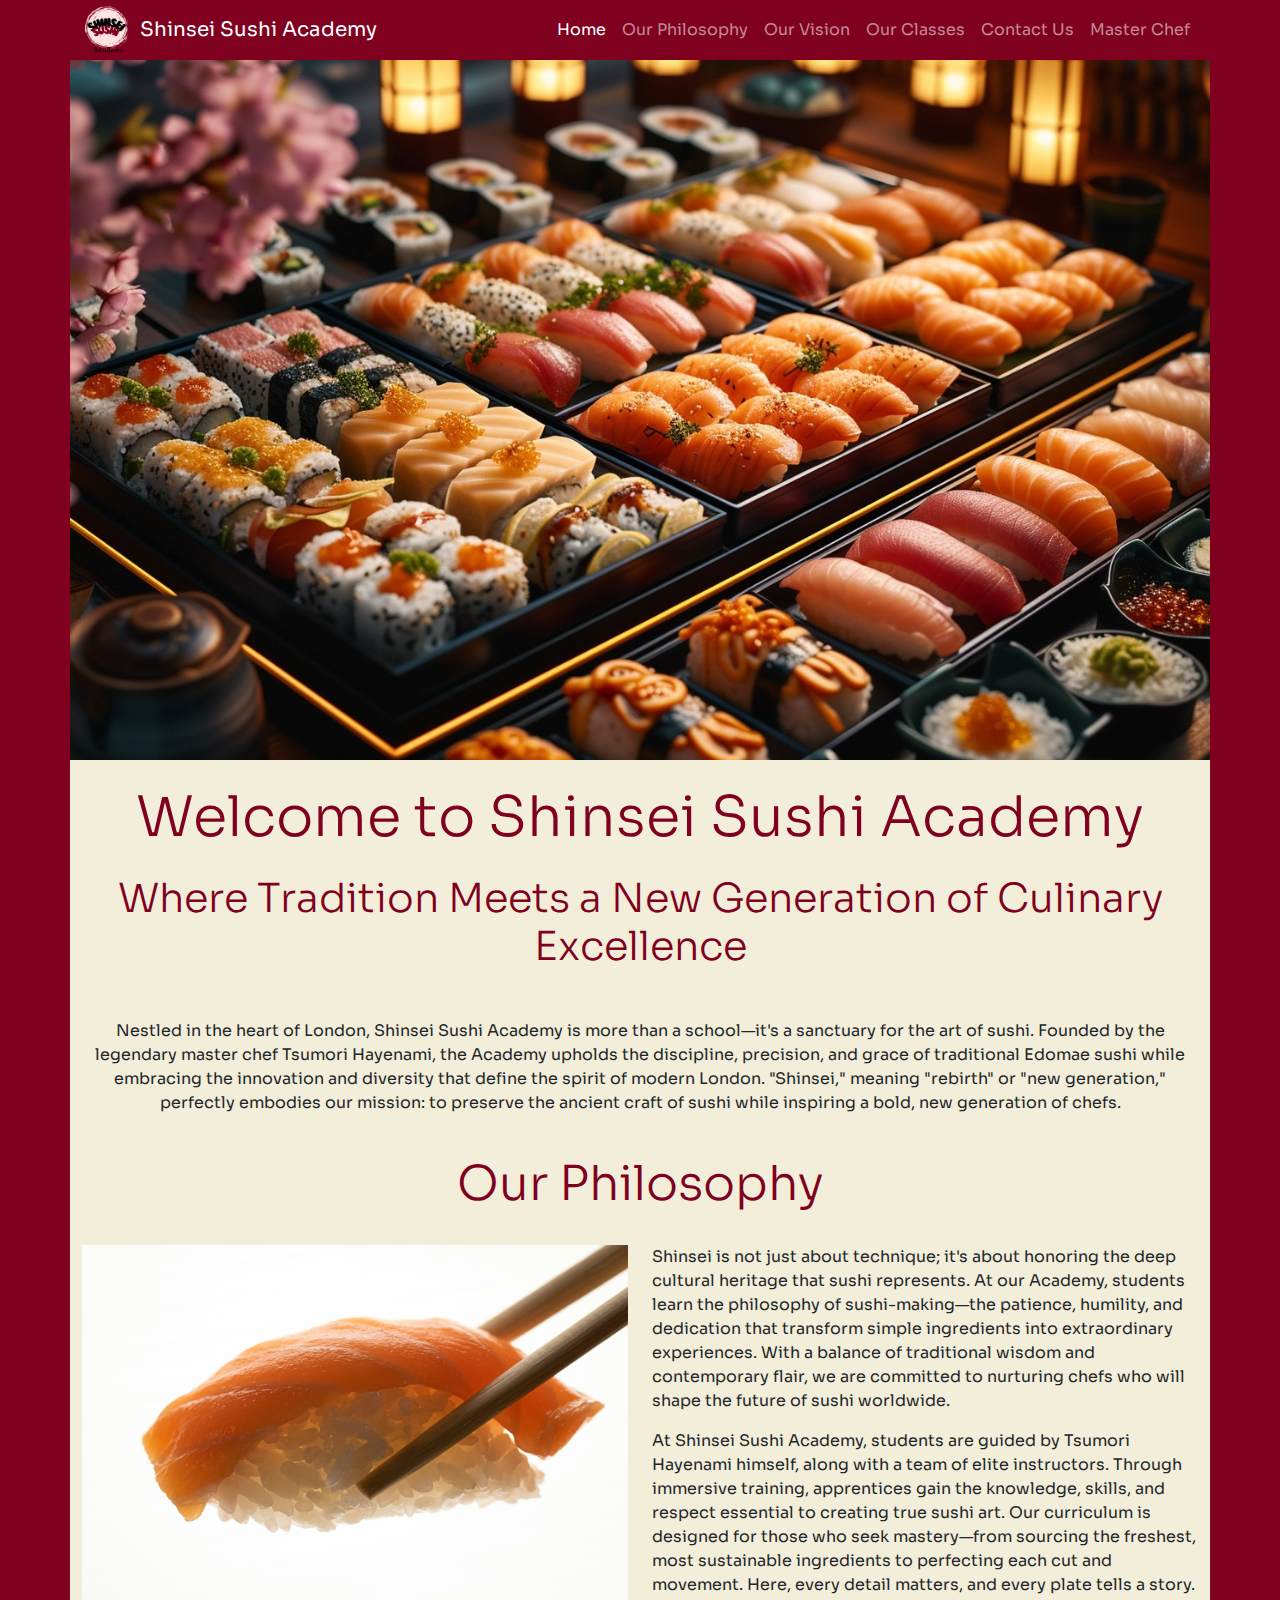
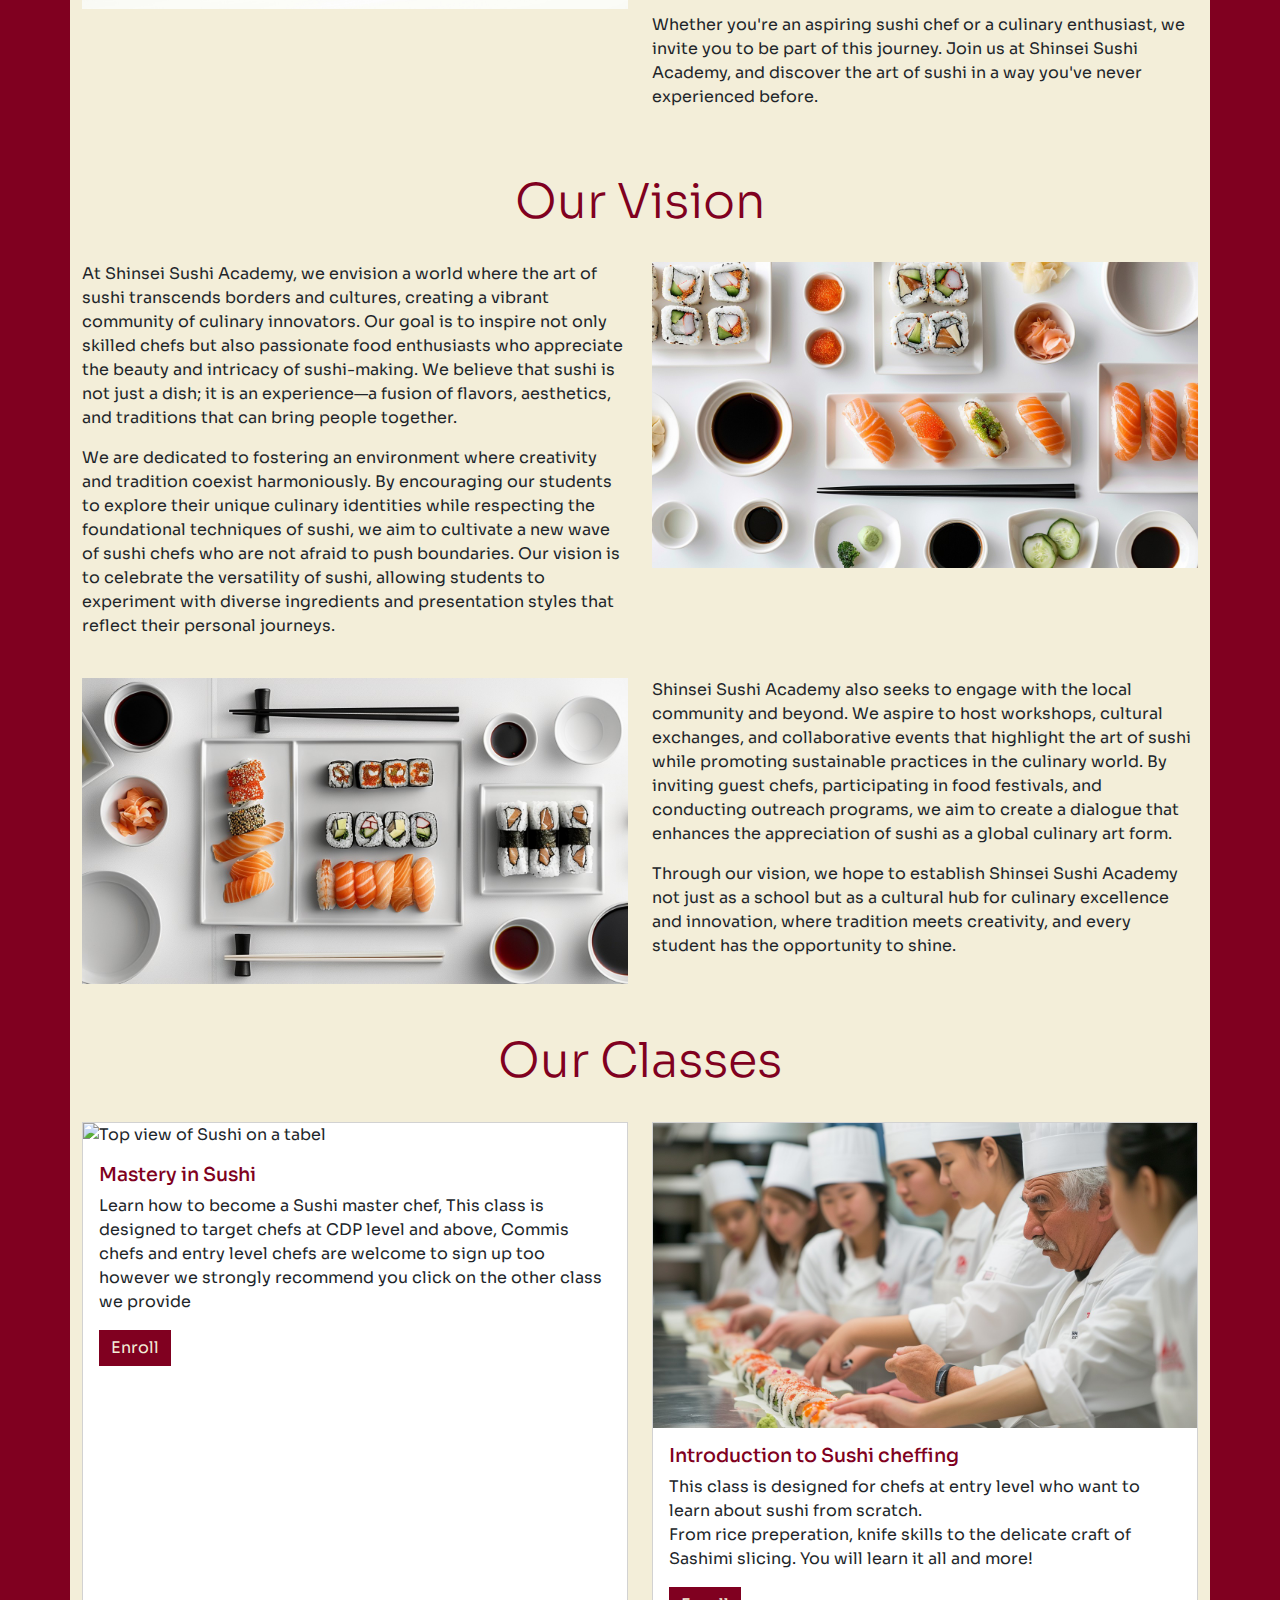
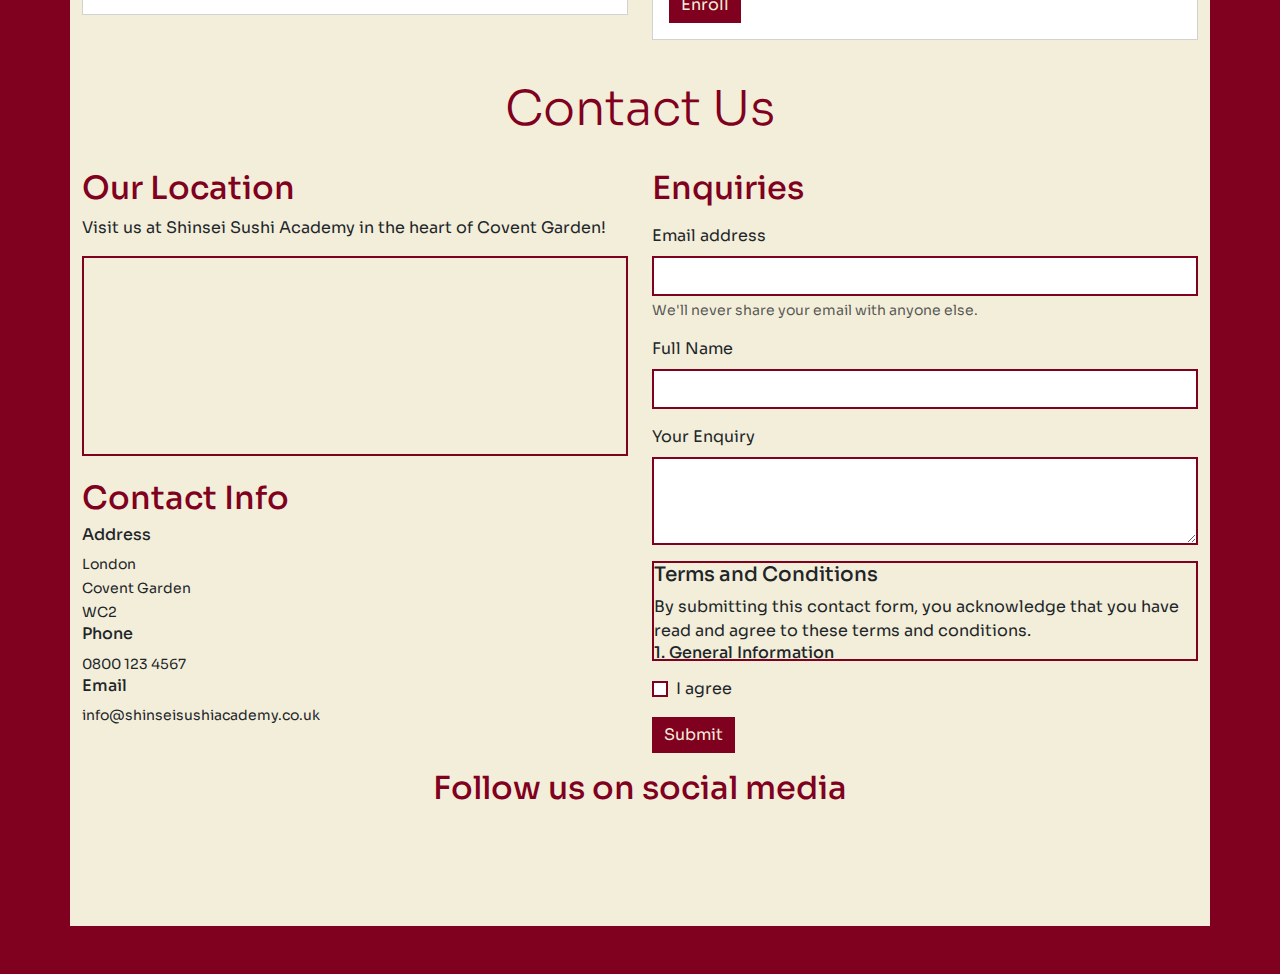
==== index.html @ 3879446d "adjust bootstrap classes on contact form to make it transition between small and medium screens more" ====
<!DOCTYPE html>
<html lang="en">

<head>
    <meta charset="UTF-8">
    <meta name="viewport" content="width=device-width, initial-scale=1.0">
    <title> Shinsei Sushi Academy </title>
    <!-- Bootstrap CSS Link -->

    <link href="https://cdn.jsdelivr.net/npm/bootstrap@5.3.3/dist/css/bootstrap.min.css" rel="stylesheet"
        integrity="sha384-QWTKZyjpPEjISv5WaRU9OFeRpok6YctnYmDr5pNlyT2bRjXh0JMhjY6hW+ALEwIH" crossorigin="anonymous">

    <!-- Customisation CSS -->

    <link rel="stylesheet" href="assets/css/style.css">

    <!-- Fontawesom -->
    <script src="https://kit.fontawesome.com/49eb62dd1c.js" crossorigin="anonymous"></script>

    <meta name="description"
        content="Shensei Sushi Academy, bringing top quality Japanese culinary to the heart of London under the teachings of the great sushi master chef Tsumori Hayenami">
    <meta name="keywords"
        content="Sushi academy, sushi chef, master chef, sushi in London, culinary school, Japanese culinary school, Japanese food">
</head>

<body>
    <nav class="navbar navbar-expand-xl navbar-dark fixed-top">
        <div class="container">
            <a class="navbar-brand d-flex align-items-center" href="index.html">
                <img src="assets/images/logo.png" alt="Shinsei Sushi Academy Logo" width="50" height="50"
                    class="d-inline-block align-text-top">
                <span class="ms-2">Shinsei Sushi Academy</span>
            </a>
            <button class="navbar-toggler" type="button" data-bs-toggle="collapse"
                data-bs-target="#navbarSupportedContent" aria-controls="navbarSupportedContent" aria-expanded="false"
                aria-label="Toggle navigation">
                <span class="navbar-toggler-icon nav"></span>
            </button>
            <div class="collapse navbar-collapse nav" id="navbarSupportedContent">
                <ul class="navbar-nav ms-auto nav">
                    <li class="nav-item">
                        <a class="nav-link active" aria-current="page" href="#home">Home</a>
                    </li>
                    <li class="nav-item">
                        <a class="nav-link" href="#philosophy">Our Philosophy</a>
                    </li>
                    <li class="nav-item">
                        <a class="nav-link" href="#vision">Our Vision</a>
                    </li>
                    <li class="nav-item">
                        <a class="nav-link" href="#classes">Our Classes</a>
                    </li>
                    <li class="nav-item">
                        <a class="nav-link" href="#contact">Contact Us</a>
                    </li>
                    <li class="nav-item">
                        <a class="nav-link" href="chef.html">Master Chef</a>
                    </li>
                </ul>
            </div>
        </div>
    </nav>

    <!-- header -->
    <header id="hero" class="container">
        <!-- section with hero image -->
        <section class="row">
            <h6 class="hidden">Hero</h6>
        </section>
    </header>

    <!-- main content -->
    <main>
        <section id="home" class="container">
            <div class="row">
                <!-- text-center class used to centre all text inside column -->
                <div class="col-12 text-center">
                    <h1 class="display-4 my-4">Welcome to Shinsei Sushi Academy</h1>
                    <!-- mb-5 gives extra margin spacing under subheading -->
                    <h2 class="display-6 mb-5">Where Tradition Meets a New Generation of Culinary Excellence</h2>
                    <p>
                        Nestled in the heart of London, Shinsei Sushi Academy is more than a school—it's a sanctuary for
                        the art of sushi. Founded by the legendary master chef Tsumori Hayenami, the Academy upholds the
                        discipline, precision, and grace of traditional Edomae sushi while embracing the innovation and
                        diversity that define the spirit of modern London. "Shinsei," meaning "rebirth" or "new
                        generation," perfectly embodies our mission: to preserve the ancient craft of sushi while
                        inspiring a bold, new generation of chefs.
                    </p>
                </div>
            </div>
        </section>
        <!-- section links to #philosophy href in navbar -->
        <section id="philosophy" class="container">
            <div class="row">
                <!-- my-4 used to add top and bottom margin to heading -->
                <div class="col-12 text-center my-4">
                    <h2 class="display-5">Our Philosophy</h2>
                </div>
                <!-- mb-4 used to add margin under image -->
                <div class="col-12 col-lg-6 mb-4">
                    <!-- img-fluid class makes the image responsive to its container -->
                    <img src="assets/images/philosophy-img.jpg" class="img-fluid"
                        alt="a close-up of Salmon Nigiri held by chopsticks">
                </div>
                <!-- mb-4 used to add margin under text -->
                <div class="col-12 col-lg-6 mb-4">
                    <p>
                        Shinsei is not just about technique; it's about honoring the deep cultural heritage that sushi
                        represents. At our Academy, students learn the philosophy of sushi-making—the patience,
                        humility, and dedication that transform simple ingredients into extraordinary experiences. With
                        a balance of traditional wisdom and contemporary flair, we are committed to nurturing chefs who
                        will shape the future of sushi worldwide.
                    </p>
                    <p>
                        At Shinsei Sushi Academy, students are guided by Tsumori Hayenami himself, along with a team of
                        elite instructors. Through immersive training, apprentices gain the knowledge, skills, and
                        respect essential to creating true sushi art. Our curriculum is designed for those who seek
                        mastery—from sourcing the freshest, most sustainable ingredients to perfecting each cut and
                        movement. Here, every detail matters, and every plate tells a story.
                    </p>
                    <p>
                        Whether you're an aspiring sushi chef or a culinary enthusiast, we invite you to be part of this
                        journey. Join us at Shinsei Sushi Academy, and discover the art of sushi in a way you've never
                        experienced before.
                    </p>
                </div>
            </div>
        </section>

        <!-- Vision Section -->
        <section id="vision" class="container">
            <div class="row">
                <div class="col-12 text-center my-4">
                    <h2 class="display-5">Our Vision</h2>
                </div>
                <div class="col-12 col-md-6 mb-4">
                    <p>
                        At Shinsei Sushi Academy, we envision a world where the art of sushi transcends borders and
                        cultures, creating a vibrant community of culinary innovators. Our goal is to inspire not only
                        skilled chefs but also passionate food enthusiasts who appreciate the beauty and intricacy of
                        sushi-making. We believe that sushi is not just a dish; it is an experience—a fusion of flavors,
                        aesthetics, and traditions that can bring people together.
                    </p>
                    <p>
                        We are dedicated to fostering an environment where creativity and tradition coexist
                        harmoniously. By encouraging our students to explore their unique culinary identities while
                        respecting the foundational techniques of sushi, we aim to cultivate a new wave of sushi chefs
                        who are not afraid to push boundaries. Our vision is to celebrate the versatility of sushi,
                        allowing students to experiment with diverse ingredients and presentation styles that reflect
                        their personal journeys.
                    </p>

                </div>
                <div class="col-12 col-md-6 mb-4">
                    <!-- img-fluid class makes the image responsive to its container -->
                    <img src="assets/images/vision-img1.jpg" class="img-fluid" alt="Display of artisan sushi">
                </div>

                <div class="col-12 col-md-6 mb-4">
                    <img src="assets/images/vision-img2.jpg" class="img-fluid" alt="A picture of gourmet sushi">
                </div>

                <div class="col-12 col-md-6 mb-4">
                    <p>
                        Shinsei Sushi Academy also seeks to engage with the local community and beyond. We aspire to
                        host workshops, cultural exchanges, and collaborative events that highlight the art of sushi
                        while promoting sustainable practices in the culinary world. By inviting guest chefs,
                        participating in food festivals, and conducting outreach programs, we aim to create a dialogue
                        that enhances the appreciation of sushi as a global culinary art form.
                    </p>

                    <p>
                        Through our vision, we hope to establish Shinsei Sushi Academy not just as a school but as a
                        cultural hub for culinary excellence and innovation, where tradition meets creativity, and every
                        student has the opportunity to shine.
                    </p>
                </div>
            </div>

        </section>
        <!-- classes section -->
        <section id="classes" class="container">
            <div class="row">
                <div class="col-12 text-center my-4">
                    <h2 class="display-5">Our Classes</h2>
                </div>

                <div class="col-12 col-md-6">
                    <div class="card mb-3 sharp-corners">
                        <img src="assets/images/mastery-sushi-class.jpg" class="card-img-top"
                            alt="Top view of Sushi on a tabel">
                        <div class="card-body">
                            <h3 class="card-title">Mastery in Sushi</h3>
                            <p class="card-text">
                                Learn how to become a Sushi master chef, This class is designed to target chefs at CDP level
                                and above, Commis chefs and entry level chefs are welcome to sign up too however we
                                strongly recommend you
                                click on the other class we provide
                            </p>
                            <a href="booking.html" class="btn btn-outline-secondary custom-btn"
                                aria-label="click here to return to open the sign-up page">Enroll</a>
                        </div>
                    </div>

                </div>

                <div class="col-12 col-md-6">
                    <div class="card mb-3 sharp-corners">
                        <img src="assets/images/sushi-intro-class.jpg" class="card-img-top"
                            alt="picture of Sushi chefs in class">
                        <div class="card-body">
                            <h3 class="card-title">Introduction to Sushi cheffing</h3>
                            <p class="card-text">
                                This class is designed for chefs at entry level who want to learn about sushi from
                                scratch. <br> From rice preperation, knife skills to the delicate craft of Sashimi slicing. You will learn it all and more!</p>
                            <a href="booking.html" class="btn btn-outline-secondary custom-btn"
                                aria-label="click here to return to open the sign-up page">Enroll</a>
                        </div>
                    </div>
                </div>
            </div>
        </section>
        <!-- Contact Section -->
        <section id="contact" class="container mb-5">
            <div class="row">
                <div class="col-12 text-center my-4">
                    <h2 class="display-5">Contact Us</h2>
                </div>
                <div class="col-12 col-md-6 mb-3">
                    <div class="row">
                        <!-- Map  -->
                        <div class="mb-3">
                            <h2>Our Location</h2>
                            <p>Visit us at Shinsei Sushi Academy in the heart of Covent Garden!</p>
                            <iframe class="map" title="Shinsei Sushi Academy's location"
                                src="https://www.google.com/maps/embed?pb=!1m18!1m12!1m3!1d19866.918856164136!2d-0.12599280121564524!3d51.51132896289894!2m3!1f0!2f0!3f0!3m2!1i1024!2i768!4f13.1!3m3!1m2!1s0x48761b0be8375649%3A0x4aa9f02fd44979d7!2sCovent%20Garden%2C%20London%2C%20UK!5e0!3m2!1sen!2sus!4v1697550505772!5m2!1sen!2sus">
                            </iframe>
                        </div>
                        <!-- Contact Details -->
                        <div class="mb-3">
                            <h2>Contact Info</h2>

                            <span>
                                <h6><i class="fa-solid fa-location-dot" aria-hidden="true"></i> Address</h6>
                                <small>London<br> Covent Garden<br> WC2</small>
                            </span>


                            <span>
                                <h6><i class="fa-solid fa-phone" aria-hidden="true"></i> Phone</h6>
                                <small>0800 123 4567</small>
                            </span>


                            <span>
                                <h6><i class="fa-solid fa-at" aria-hidden="true"></i> Email</h6>
                                <small>info@shinseisushiacademy.co.uk</small>
                            </span>

                        </div>
                        <!-- Enquiries Form -->
                    </div>
                </div>
                <div class="col-12 col-md-6 mb-3">
                    <h2>Enquiries</h2>
                    <p></p>
                    <form method="get" action="confirm.html">
                        <div class="mb-3">
                            <label for="contact-email" class="form-label">Email address</label>
                            <input type="email" class="form-control" id="contact-email" required>
                            <div id="emailHelp" class="form-text">We'll never share your email with anyone else.</div>
                        </div>
                        <div class="mb-3">
                            <label for="contact-name" class="form-label">Full Name</label>
                            <input type="text" class="form-control" id="contact-name" required>
                        </div>
                        <div class="mb-3">
                            <label for="enquiry" class="form-label">Your Enquiry</label>
                            <textarea class="form-control" id="enquiry" rows="3"></textarea>
                        </div>
                        <div class="mb-3">
                            <div id="terms" class="container mt-2">
                                <summary>
                                    <h5>Terms and Conditions</h5>
                                    By submitting this contact form, you acknowledge that you have read and agree to
                                    these terms and conditions.

                                    <h6>1. General Information</h6>
                                    By submitting this contact form, you acknowledge that you have read and agree to
                                    these terms and conditions.

                                    <h6>2. Data Collection</h6>
                                    We collect personal information that you provide to us, including your name,
                                    email
                                    address, phone number, and any other information you choose to provide in the
                                    contact form. This information is collected solely for the purpose of responding
                                    to
                                    your inquiries and providing information about Shinsei Sushi Academy.

                                    <h6>3. Use of Information</h6>
                                    The information you provide will be used to:
                                    <ul>
                                        <li>Respond to your inquiries and requests.</li>
                                        <li>Send you information regarding our programs, events, and services.</li>
                                        <li>Improve our services and website functionality.</li>
                                    </ul>

                                    <h6>4. Data Protection</h6>
                                    We take appropriate security measures to protect your personal information from
                                    unauthorized access, alteration, disclosure, or destruction. Your information
                                    will
                                    be stored securely and will not be shared with third parties without your
                                    consent,
                                    except as required by law.

                                    <h6>5. Communication Preferences</h6>
                                    By submitting this form, you consent to receive communications from Shinsei Sushi
                                    Academy. You may opt-out of receiving these communications at any time by
                                    following
                                    the unsubscribe instructions included in our emails or by contacting us
                                    directly.


                                    <h6>6. Accuracy of Information</h6>
                                    You agree to provide accurate and current information when filling out the
                                    contact
                                    form. If any of your information changes, please update us promptly.

                                    <h6>7. Limitation of Liability</h6>
                                    Shinsei Sushi Academy shall not be liable for any direct, indirect, incidental,
                                    or
                                    consequential damages arising from your use of the contact form or any
                                    information
                                    provided in response to your inquiries.

                                    <h6>8. Changes to Terms</h6>
                                    We reserve the right to update or modify these terms and conditions at any time.
                                    Your
                                    continued use of the contact form after any changes signifies your acceptance of
                                    the
                                    new terms.

                                    <h6>9. Governing Law</h6>
                                    These terms and conditions are governed by the laws of the United Kingdom. Any
                                    disputes arising from these terms will be resolved in accordance with UK law.<br>

                                    <strong class="mt-4">If you have any questions regarding these terms and
                                        conditions,please contact us.</strong>
                                </summary>
                            </div>
                        </div>
                        <div class="mb-3 form-check">
                            <input type="checkbox" class="form-check-input" id="agree" required>
                            <label class="form-check-label" for="agree">I agree</label>
                        </div>
                        <button type="submit" class="btn btn-primary custom-btn"
                            aria-label="click here to submit your enquiry">Submit</button>
                    </form>
                </div>
            </div>
            <div class="row">
                <div class="mb-3 col text-center">
                    <h2> Follow us on social media</h2>
                    <ul id="social-networks">
                        <li>
                            <a href="https://www.facebook.com/" target="_blank" rel="noopener"
                                aria-label="visit our Facebook page (opens in a new tab)">
                                <i class="fa-brands fa-facebook"></i>
                            </a>
                        </li>
                        <li>
                            <a href="https://www.twitter.com/" target="_blank" rel="noopener"
                                aria-label="visit our Twitter page (opens in a new tab)">
                                <i class="fa-brands fa-twitter"></i>
                            </a>
                        </li>
                        <li>
                            <a href="https://www.youtube.com/" target="_blank" rel="noopener"
                                aria-label="visit our Youtube page (opens in a new tab)">
                                <i class="fa-brands fa-youtube"></i>
                            </a>
                        </li>
                        <li>
                            <a href="https://www.instagram.com/" target="_blank" rel="noopener"
                                aria-label="visit our instagram page (opens in a new tab)">
                                <i class="fa-brands fa-square-instagram"></i>
                            </a>
                        </li>
                    </ul>
                </div>
            </div>
        </section>

    </main>
    <!-- Bootstrap JS Script-->
    <script src="https://cdn.jsdelivr.net/npm/bootstrap@5.3.3/dist/js/bootstrap.bundle.min.js"
        integrity="sha384-YvpcrYf0tY3lHB60NNkmXc5s9fDVZLESaAA55NDzOxhy9GkcIdslK1eN7N6jIeHz"
        crossorigin="anonymous"></script>
</body>

</html>
---- assets/css/style.css ----
/*   color theme

#800020 Burgundy
#f3eed9
#d09ea9 
#d1e7e0
#ffe4e2
#564146
*/

/* Google fonts  */


@import url('https://fonts.googleapis.com/css2?family=Kalam:wght@300;400;700&family=LXGW+WenKai+Mono+TC&family=Outfit:wght@100..900&family=Sora:wght@100..800&display=swap');


/* General styles */
body {
    font-family: "Sora", sans-serif;
    background-color: #800020;
    margin-top: 60px;

}

nav {
    padding: 0 !important;
}

nav .container {
    background-color: #800020 !important;
    color: #800020 !important;
}

h1,
h2 {
    font-family: "Sora", sans-serif;
    color: #800020;

}

.sharp-corners,
.sharp-corners * {
    border-radius: 0;
}

.hidden {
    display: none;
}

/* Modal */
.custom-btn {
    background-color: #800020;
    color: #f3eed9;
    border: #f3eed9;
    border-radius: 0;
}

.custom-btn:hover {
    background-color: #d09ea9;
    border: #800020;
}

.custom-btn:focus {
    background-color: #d09ea9 !important;
    border: #800020 !important;
}

#home,
#philosophy,
#vision,
#classes,
#contact,
#form,
#confirm,
#chef-about,
#download {
    background-color: #f3eed9;
}

/* Header */
#logo-nav {
    width: 5rem !important;
    height: 100%;
}

#hero {
    background-color: #f3eed9;
    background-image: url("../images/hero-image.jpg");
    background-size: cover;
    background-position: 50% 70%;
    min-height: 700px;
    padding: 5% 7%;
}

#chef-hero {
    background-color: #f3eed9;
    background-image: url("../images/chef-hero-image.webp");
    background-size: cover;
    background-position: 50% 70%;
    min-height: 700px;
    padding: 5% 7%;
}


/* classes */

#classes .card-title {
    color: #800020;
    font-size: 1.2rem;
}

#classes .card {
    min-height: 473px;

}

/* Contact Form */
.map {
    width: 100%;
    height: 200px; 
    border: 2px solid #800020 !important;
}

#terms {
    height: 100px;
    width: 100%;
    padding: 0;
    margin: 0 !important;
    border: 2px solid #800020;
    overflow: scroll !important;
}

#contact-email,
#contact-name,
#agree,
#enquiry {
    border: 2px solid #800020;
    border-radius: 0;
}

#social-networks {
    text-align: center;
    padding: 20px 0;
    display: flex;
    justify-content: space-evenly;
    list-style-type: none;
}

#social-networks i {
    font-size: 160%;
    padding: 5%;
    color: #800020;
}

/* Enroll Form */
.form-background {
    background-image: url('../images/form-image.jpg'); 
    background-size: cover;         
    background-repeat: no-repeat;     
    background-position: center;      /* Centers image within container */
    padding: 2rem;                    /* Optional padding for spacing */
}


#signup-form {
    color: #f3eed9;
    background-color: rgba(60, 60, 60, 0.6);
    padding: 30px;
}


#signup-form>h2 {
    color: #f3eed9;
    margin-bottom: 20px;
}


.text-input {
    background: transparent;
    color: #f3eed9;
    width: 100%;
    height: 25px;
    margin: 5px 0 20px 0;
    border: 1px solid #f3eed9;
    border-radius: 2px;
    padding: 0 5px;
}


.radio-buttons {
    width: 100%;
    display: flex;
    justify-content: space-around;
}

.custom-select {
    background: transparent;
    color: #f3eed9;
    width: 100%;
    height: 25px;
    margin: 5px 0 20px 0;
    border: 1px solid #f3eed9;
    border-radius: 2px;
    padding: 0 5px;
    border-radius: 0;
}

.custom-select option {
    background-color: rgba(5, 5, 5, 0.5) !important;
    color: #f3eed9;
    border-radius: 0;
}

.custom-select option:checked {
    background-color: rgba(5, 5, 5, 0.5) !important;
    color: #800020 !important;
}

/* Media Queries */

/* #about>p in medium screens */
@media screen and (max-width: 768px) {
    #about>p {
        margin-top: 0;
        padding-top: 0;
    }

}

/* Media query to make hero image show chef's face om mobile screend */
@media screen and (max-width: 389px) {
    #chef-hero {
        background-position: 65%;
        background-repeat: no-repeat;
    }
}

/*  */
/* Media query to push body down to house the thick nav bar on small screens */
@media screen and (max-width: 389px) {
body {
    margin-top: 100px;
}
}

/* booking.html form radio on medium and small screens */
@media (max-width: 992px) { /* Applies to screens <= 992px (Bootstrap's "md" breakpoint) */
    .radio-buttons {
        flex-direction: column; /* Stack radio buttons vertically */
        gap: 0.5rem;
    }
}

@media screen and (min-width: 992px) {
    #classes .card {
        min-height: 493px;
    }
}
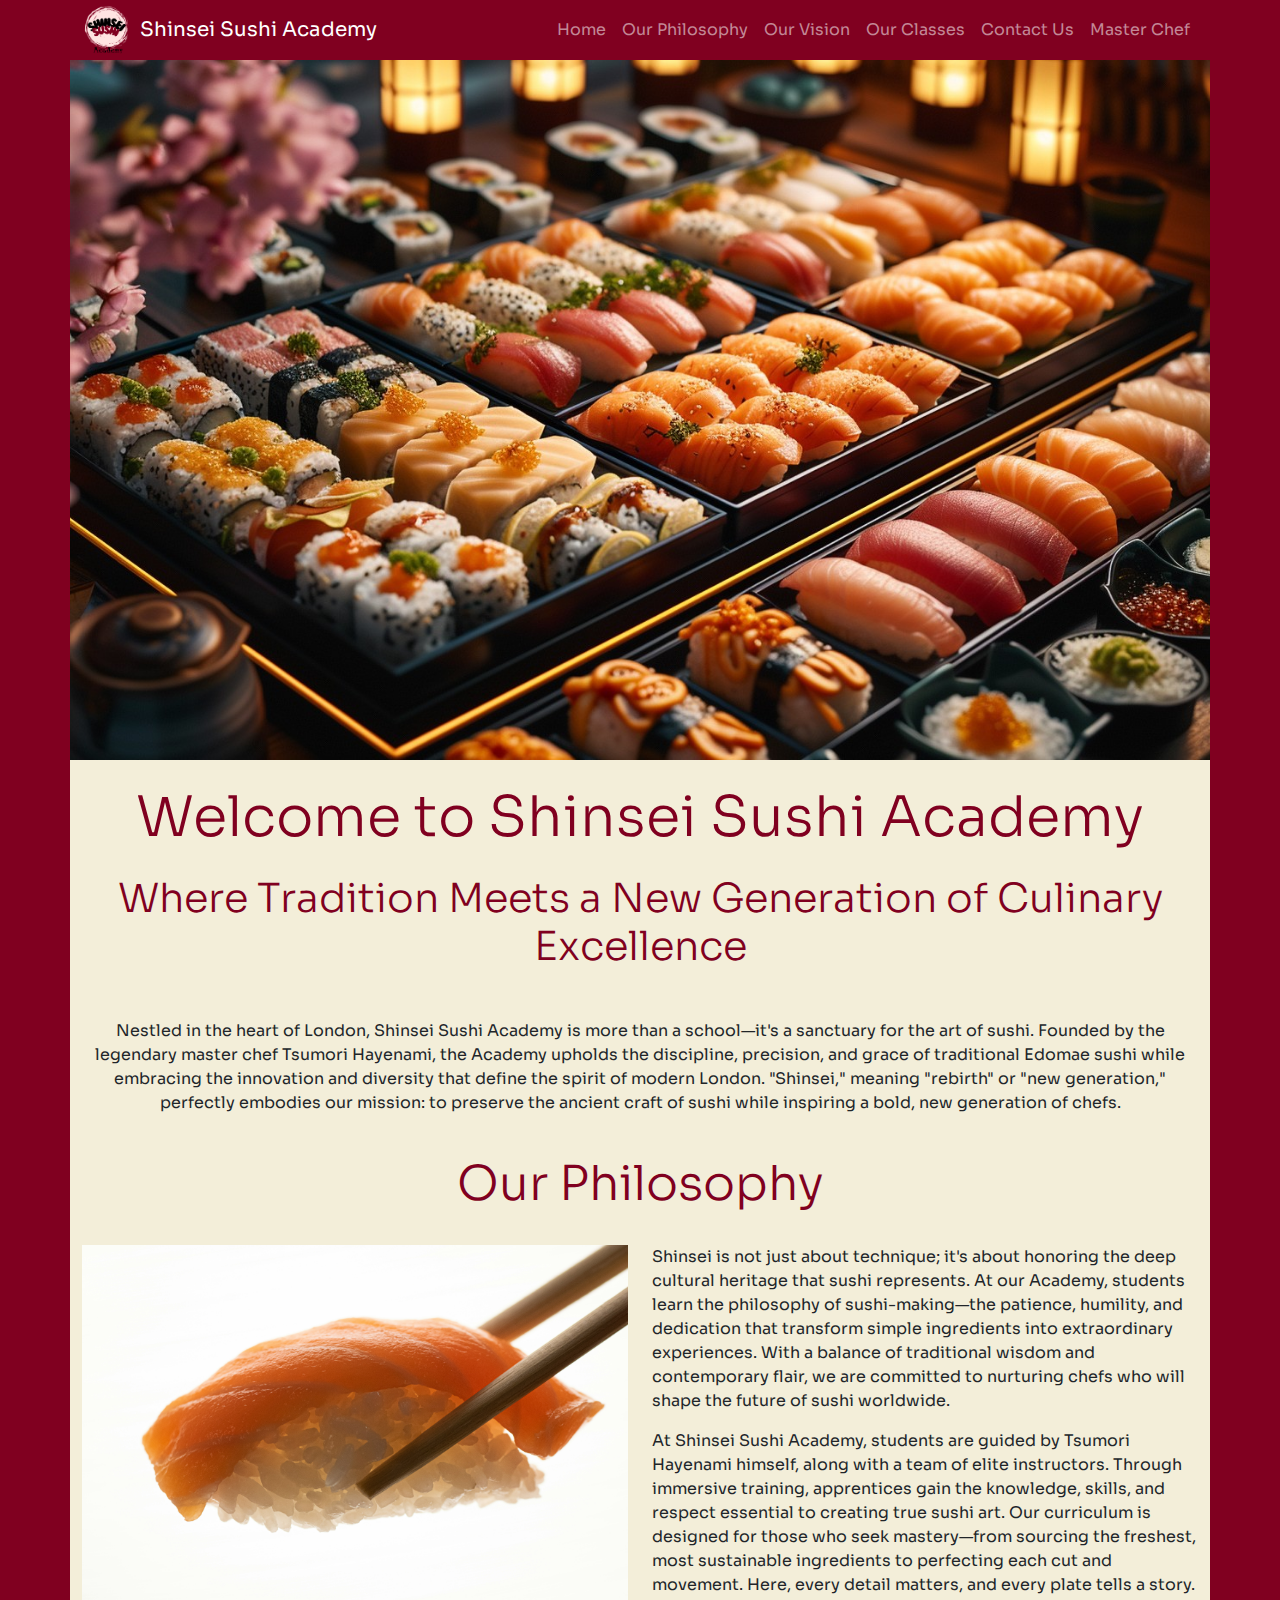
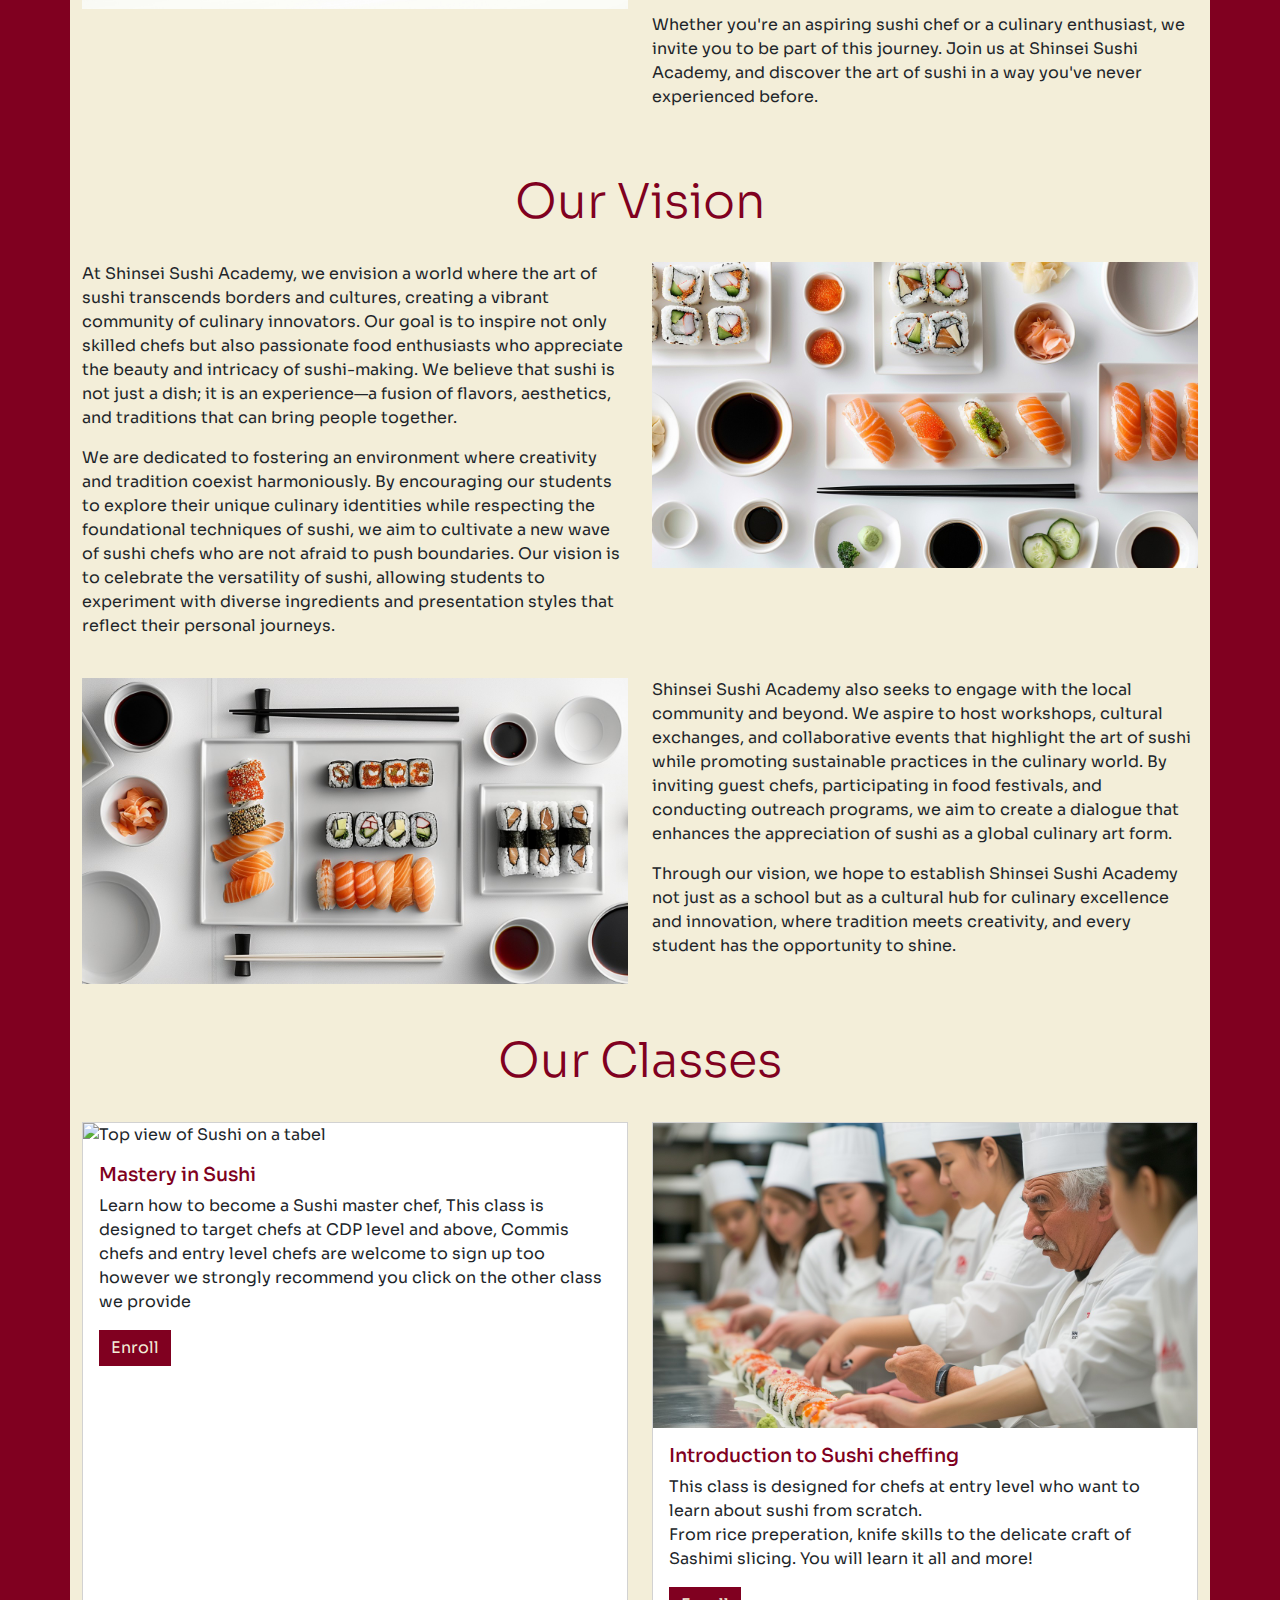
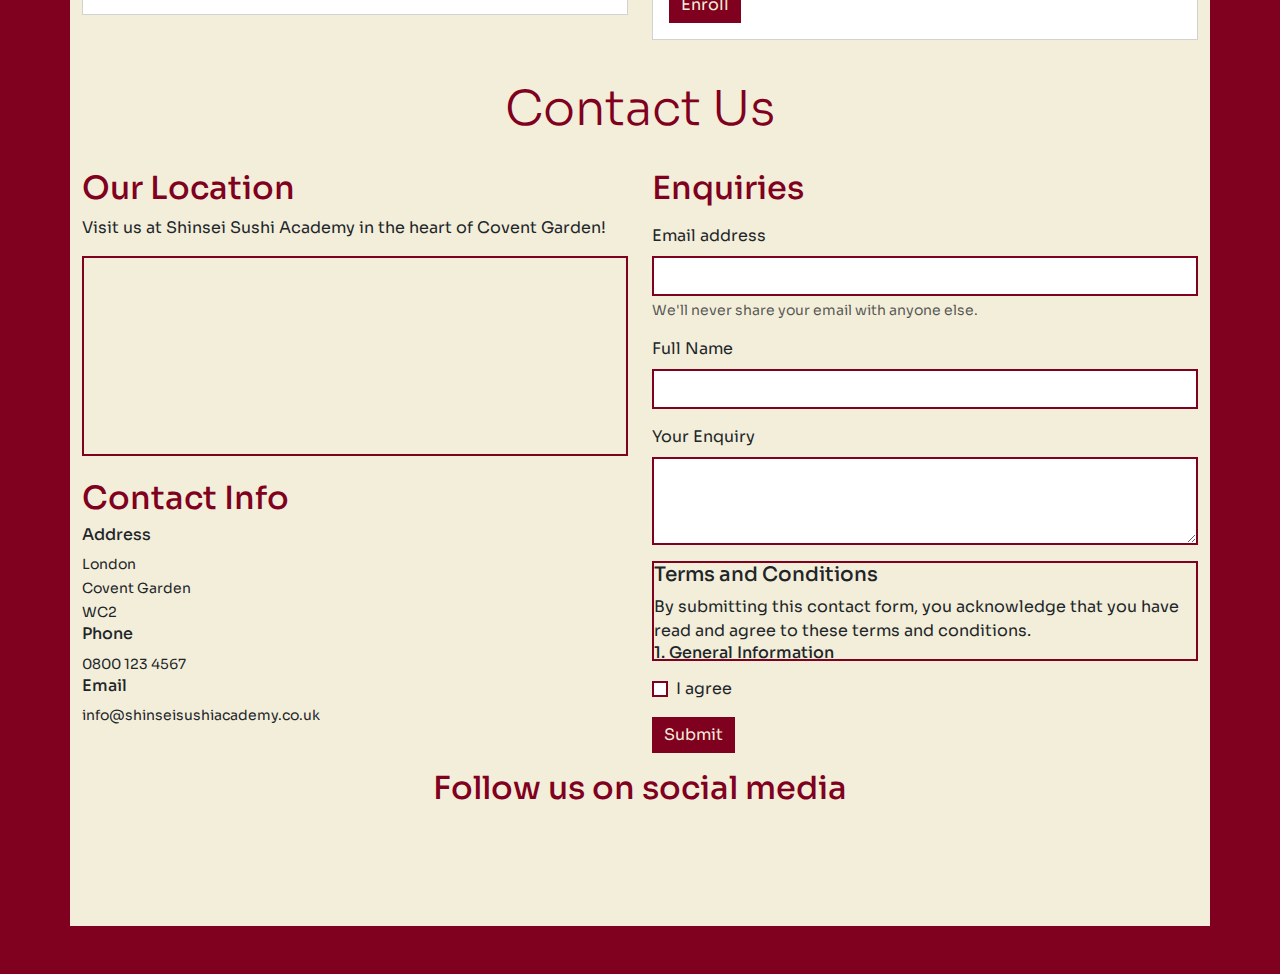
==== commit e59ba04c: "Add Bootstrap's Scrollspy to automate navbar active status" ====
--- a/index.html
+++ b/index.html
@@ -39,7 +39,7 @@
             <div class="collapse navbar-collapse nav" id="navbarSupportedContent">
                 <ul class="navbar-nav ms-auto nav">
                     <li class="nav-item">
-                        <a class="nav-link active" aria-current="page" href="#home">Home</a>
+                        <a class="nav-link" aria-current="page" href="#home">Home</a>
                     </li>
                     <li class="nav-item">
                         <a class="nav-link" href="#philosophy">Our Philosophy</a>
@@ -70,7 +70,7 @@
     </header>
 
     <!-- main content -->
-    <main>
+    <main data-bs-spy="scroll" data-bs-target="#navbarNav" data-bs-offset="50" tabindex="0">
         <section id="home" class="container">
             <div class="row">
                 <!-- text-center class used to centre all text inside column -->
@@ -365,13 +365,13 @@
                         <li>
                             <a href="https://www.facebook.com/" target="_blank" rel="noopener"
                                 aria-label="visit our Facebook page (opens in a new tab)">
-                                <i class="fa-brands fa-facebook"></i>
+                                <i class="fa-brands fa-facebook-f"></i>
                             </a>
                         </li>
                         <li>
                             <a href="https://www.twitter.com/" target="_blank" rel="noopener"
                                 aria-label="visit our Twitter page (opens in a new tab)">
-                                <i class="fa-brands fa-twitter"></i>
+                                <i class="fa-brands fa-x-twitter"></i>
                             </a>
                         </li>
                         <li>
@@ -383,7 +383,7 @@
                         <li>
                             <a href="https://www.instagram.com/" target="_blank" rel="noopener"
                                 aria-label="visit our instagram page (opens in a new tab)">
-                                <i class="fa-brands fa-square-instagram"></i>
+                                <i class="fa-brands fa-instagram"></i>
                             </a>
                         </li>
                     </ul>
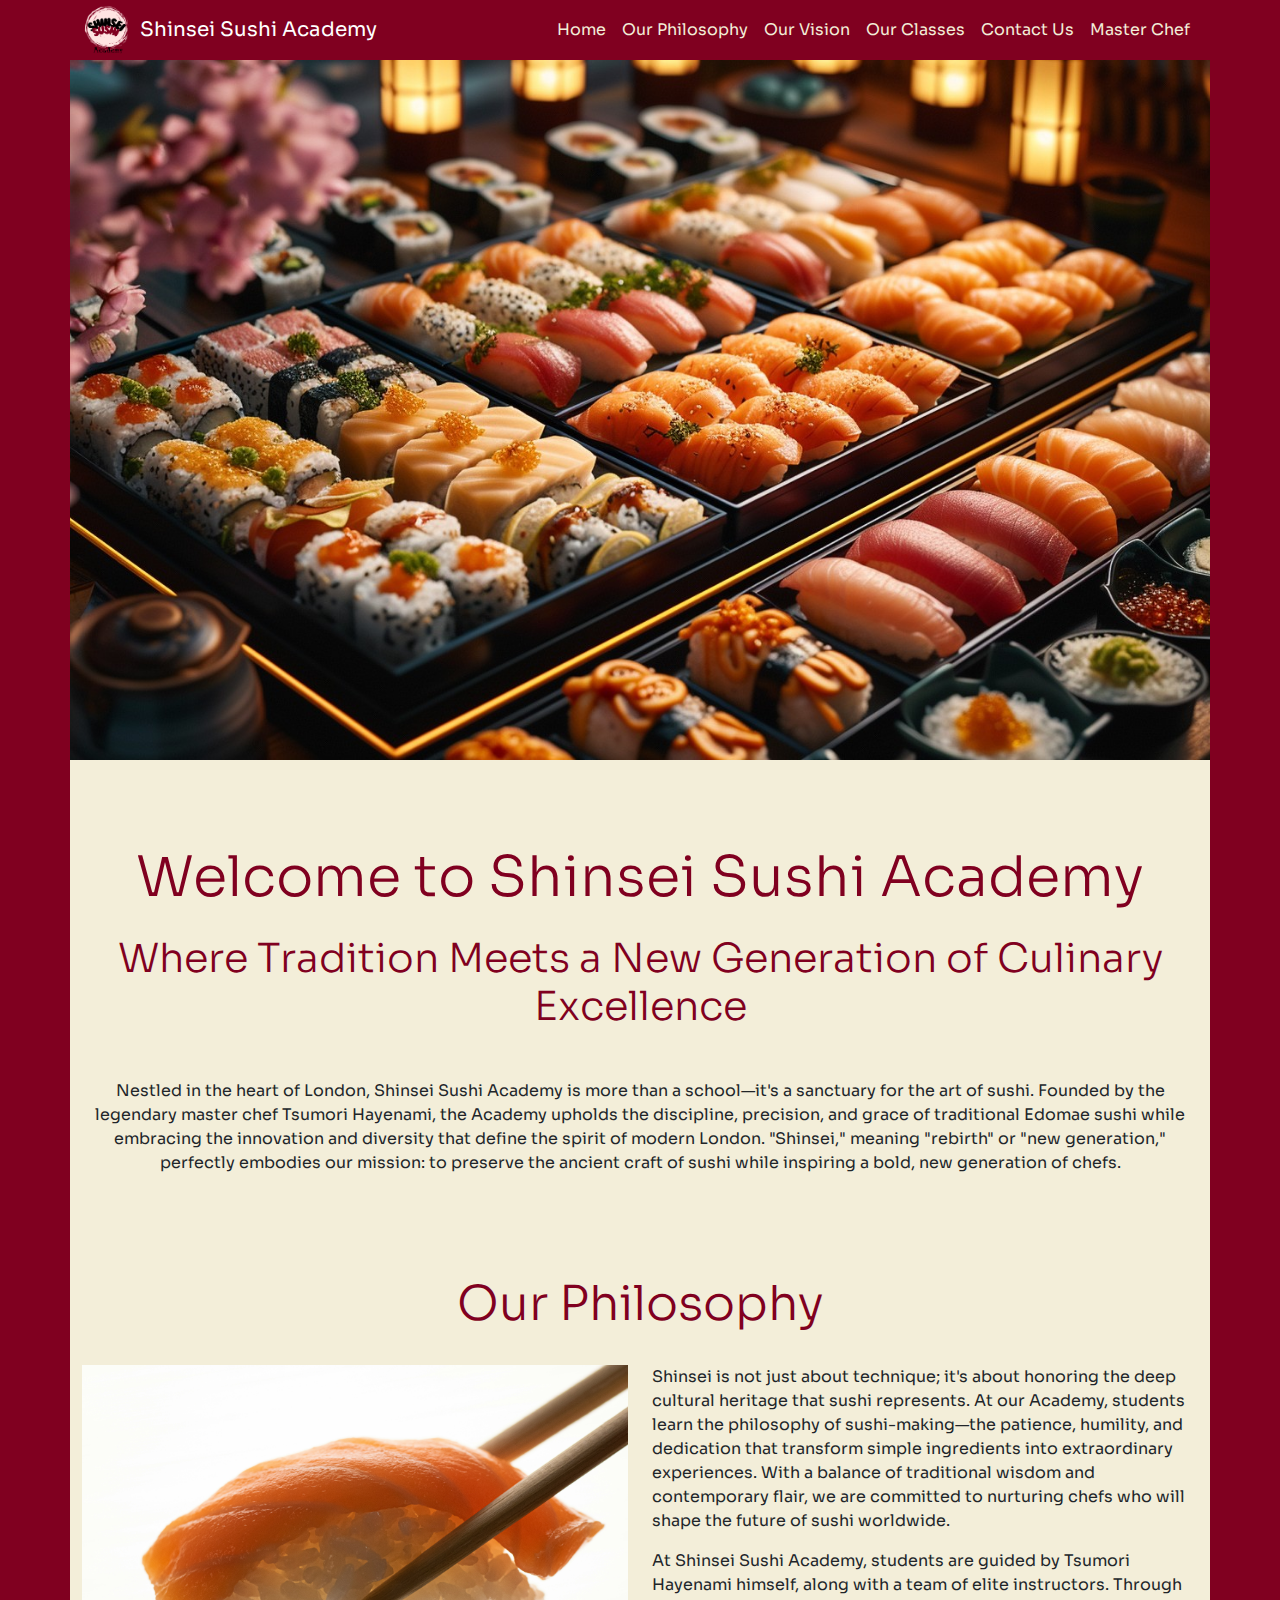
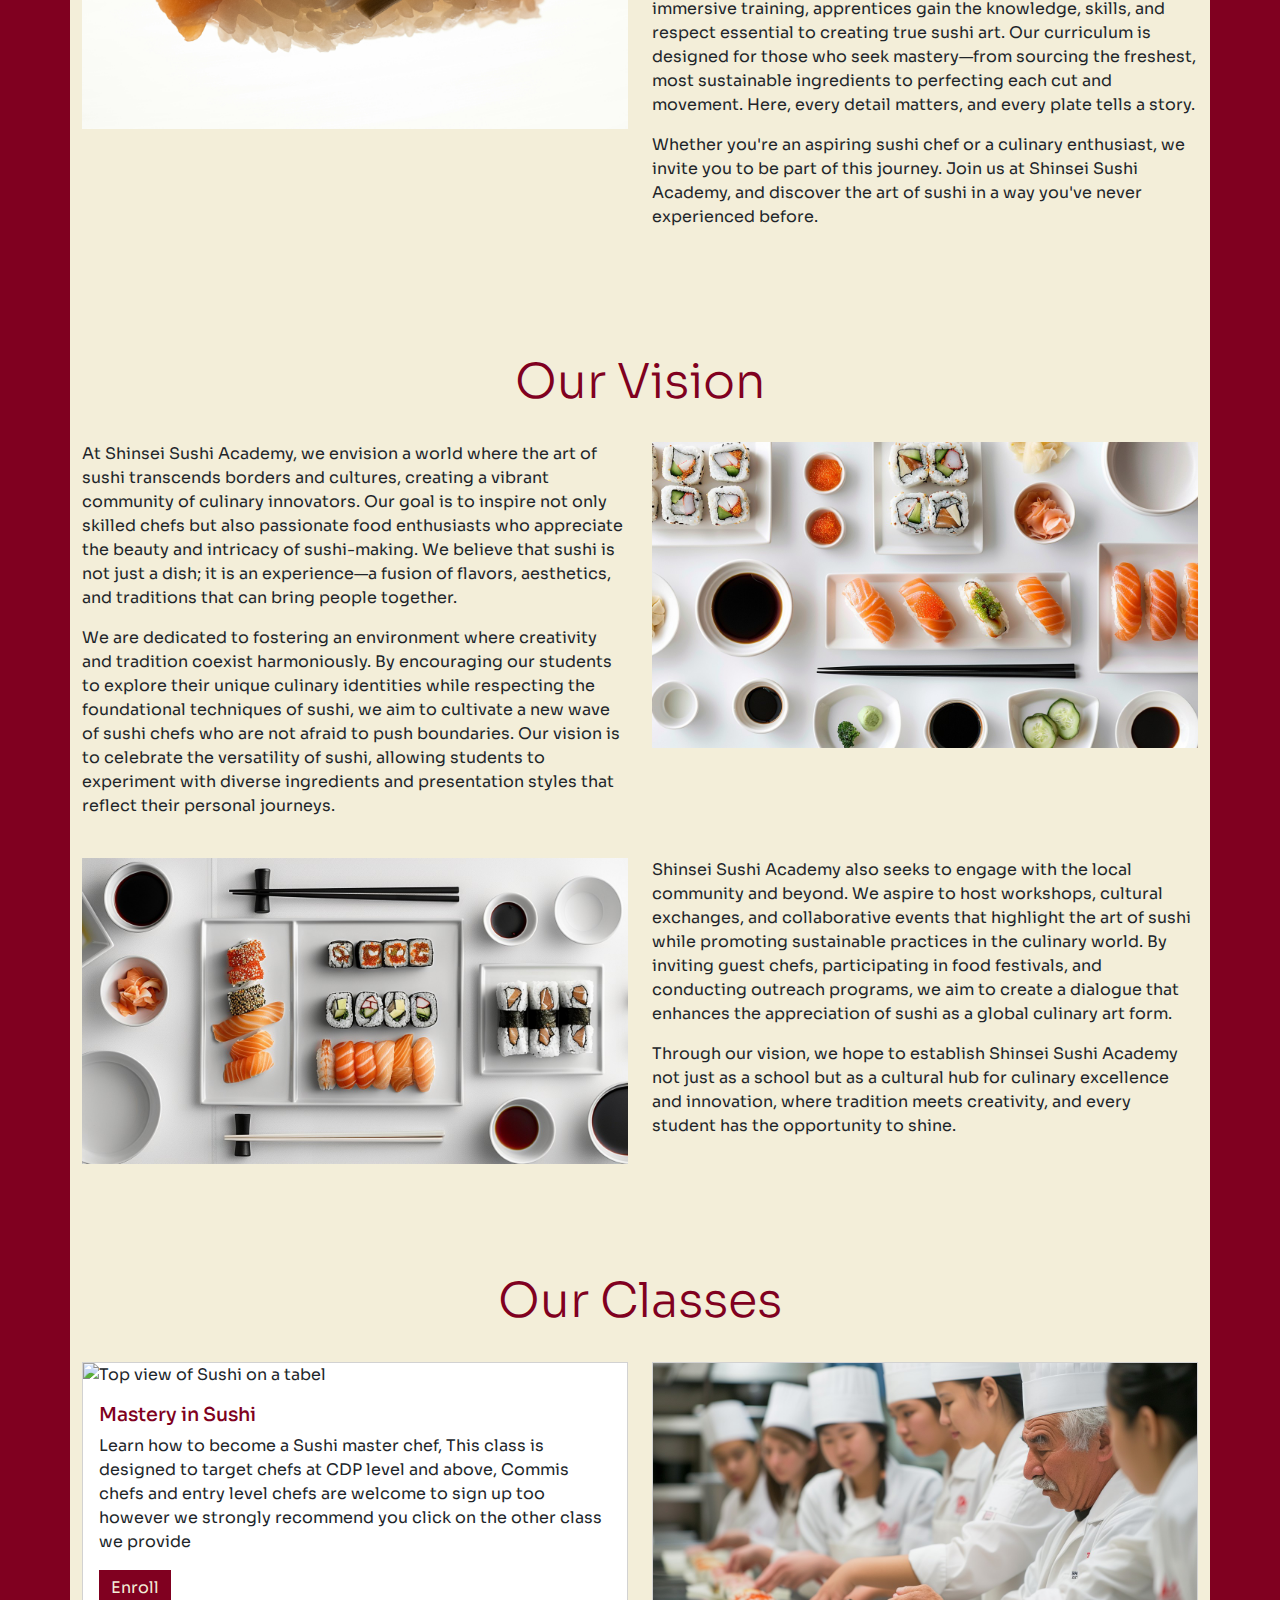
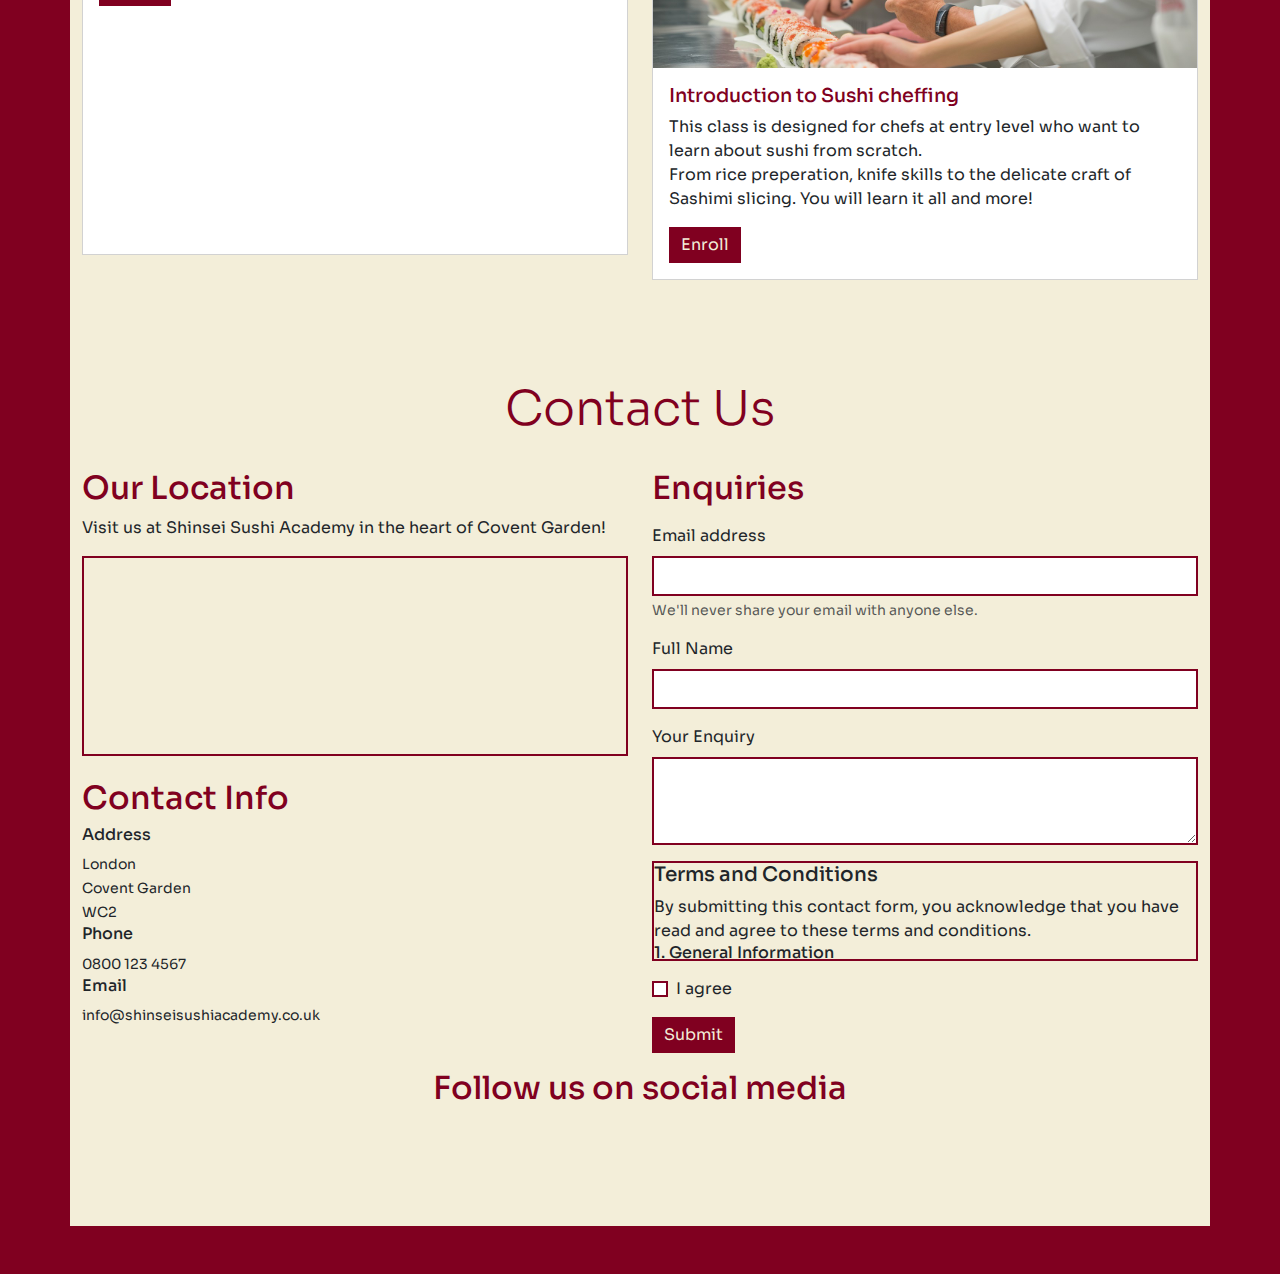
==== commit ca0db52b: "Add hover effect to nav links and social media links" ====
--- a/index.html
+++ b/index.html
@@ -39,22 +39,22 @@
             <div class="collapse navbar-collapse nav" id="navbarSupportedContent">
                 <ul class="navbar-nav ms-auto nav">
                     <li class="nav-item">
-                        <a class="nav-link" aria-current="page" href="#home">Home</a>
-                    </li>
-                    <li class="nav-item">
-                        <a class="nav-link" href="#philosophy">Our Philosophy</a>
-                    </li>
-                    <li class="nav-item">
-                        <a class="nav-link" href="#vision">Our Vision</a>
-                    </li>
-                    <li class="nav-item">
-                        <a class="nav-link" href="#classes">Our Classes</a>
-                    </li>
-                    <li class="nav-item">
-                        <a class="nav-link" href="#contact">Contact Us</a>
-                    </li>
-                    <li class="nav-item">
-                        <a class="nav-link" href="chef.html">Master Chef</a>
+                        <a class="nav-link" aria-current="page" href="#home" aria-label="Home section">Home</a>
+                    </li>
+                    <li class="nav-item">
+                        <a class="nav-link" href="#philosophy" aria-label="Our Philosophy section">Our Philosophy</a>
+                    </li>
+                    <li class="nav-item">
+                        <a class="nav-link" href="#vision" aria-label="Our vision section">Our Vision</a>
+                    </li>
+                    <li class="nav-item">
+                        <a class="nav-link" href="#classes" aria-label="Our classes section">Our Classes</a>
+                    </li>
+                    <li class="nav-item">
+                        <a class="nav-link" href="#contact" aria-label="Contact details section">Contact Us</a>
+                    </li>
+                    <li class="nav-item">
+                        <a class="nav-link" href="chef.html" target="_blank" aria-label="Our master chef's page (opens in a new tab)">Master Chef</a>
                     </li>
                 </ul>
             </div>
@@ -362,25 +362,25 @@
                 <div class="mb-3 col text-center">
                     <h2> Follow us on social media</h2>
                     <ul id="social-networks">
-                        <li>
+                        <li class="social-link">
                             <a href="https://www.facebook.com/" target="_blank" rel="noopener"
                                 aria-label="visit our Facebook page (opens in a new tab)">
-                                <i class="fa-brands fa-facebook-f"></i>
+                                <i class="fa-brands fa-facebook"></i>
                             </a>
                         </li>
-                        <li>
+                        <li class="social-link">
                             <a href="https://www.twitter.com/" target="_blank" rel="noopener"
                                 aria-label="visit our Twitter page (opens in a new tab)">
                                 <i class="fa-brands fa-x-twitter"></i>
                             </a>
                         </li>
-                        <li>
+                        <li class="social-link">
                             <a href="https://www.youtube.com/" target="_blank" rel="noopener"
                                 aria-label="visit our Youtube page (opens in a new tab)">
                                 <i class="fa-brands fa-youtube"></i>
                             </a>
                         </li>
-                        <li>
+                        <li class="social-link">
                             <a href="https://www.instagram.com/" target="_blank" rel="noopener"
                                 aria-label="visit our instagram page (opens in a new tab)">
                                 <i class="fa-brands fa-instagram"></i>
--- a/assets/css/style.css
+++ b/assets/css/style.css
@@ -30,6 +30,30 @@
     background-color: #800020 !important;
     color: #800020 !important;
 }
+
+.nav-link {
+    color: #f3eed9 !important;
+    position: relative;
+}
+
+.nav-link:hover {
+    font-size: 1.1rem;
+}
+
+.nav-link::after {
+    content: "";
+    position: absolute;
+    left: 0;
+    bottom: -2px;
+    width: 0;
+    height: 2px;
+    background-color: #d09ea9;
+    transition: width 0.3s;
+  }
+  
+  .nav-link.active::after {
+    width: 100%;
+  }
 
 h1,
 h2 {
@@ -73,8 +97,10 @@
 #form,
 #confirm,
 #chef-about,
+#heritage,
 #download {
     background-color: #f3eed9;
+    padding-top: 60px;
 }
 
 /* Header */
@@ -152,6 +178,11 @@
     color: #800020;
 }
 
+#social-networks i:hover {
+    color: #f3eed9;
+    background-color: #800020;
+}
+
 /* Enroll Form */
 .form-background {
     background-image: url('../images/form-image.jpg'); 
@@ -241,6 +272,18 @@
 body {
     margin-top: 100px;
 }
+#home,
+#philosophy,
+#vision,
+#classes,
+#contact,
+#form,
+#confirm,
+#chef-about,
+#heritage,
+#download {
+    padding-top: 100px;
+}
 }
 
 /* booking.html form radio on medium and small screens */
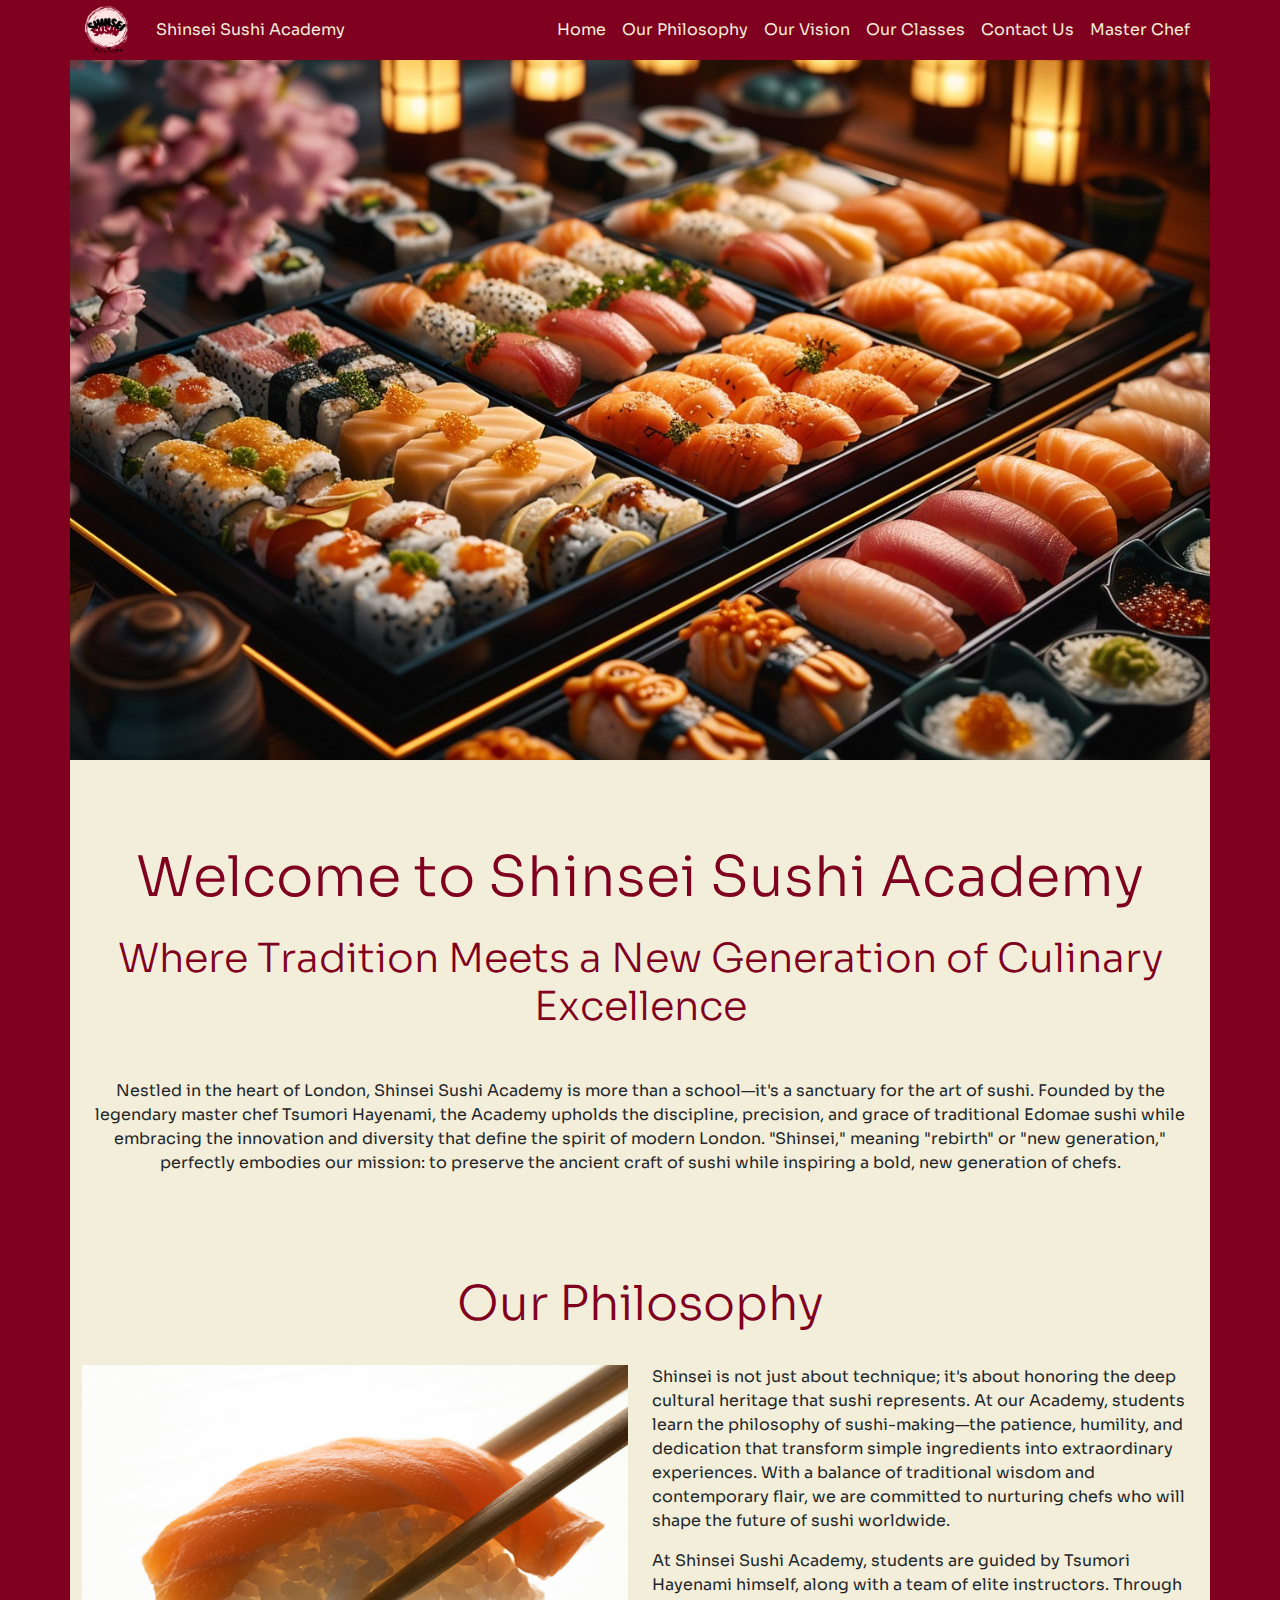
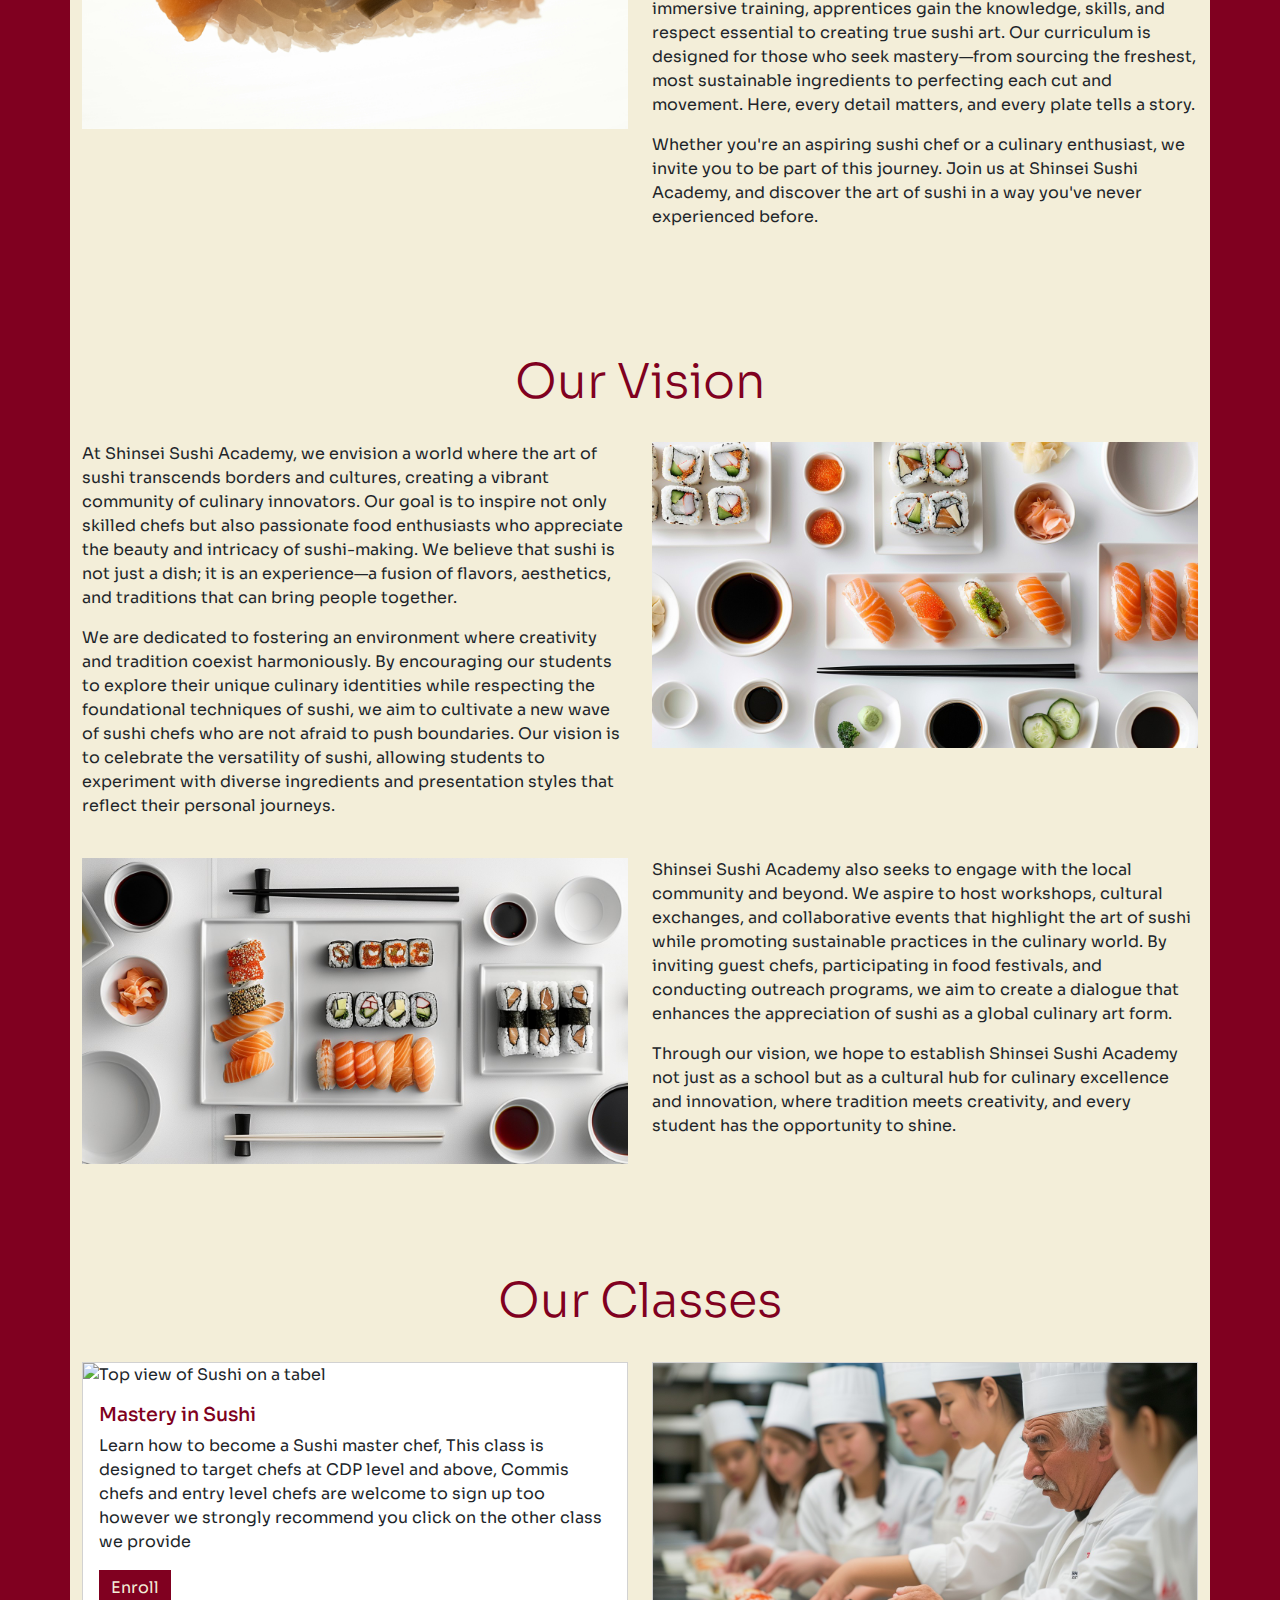
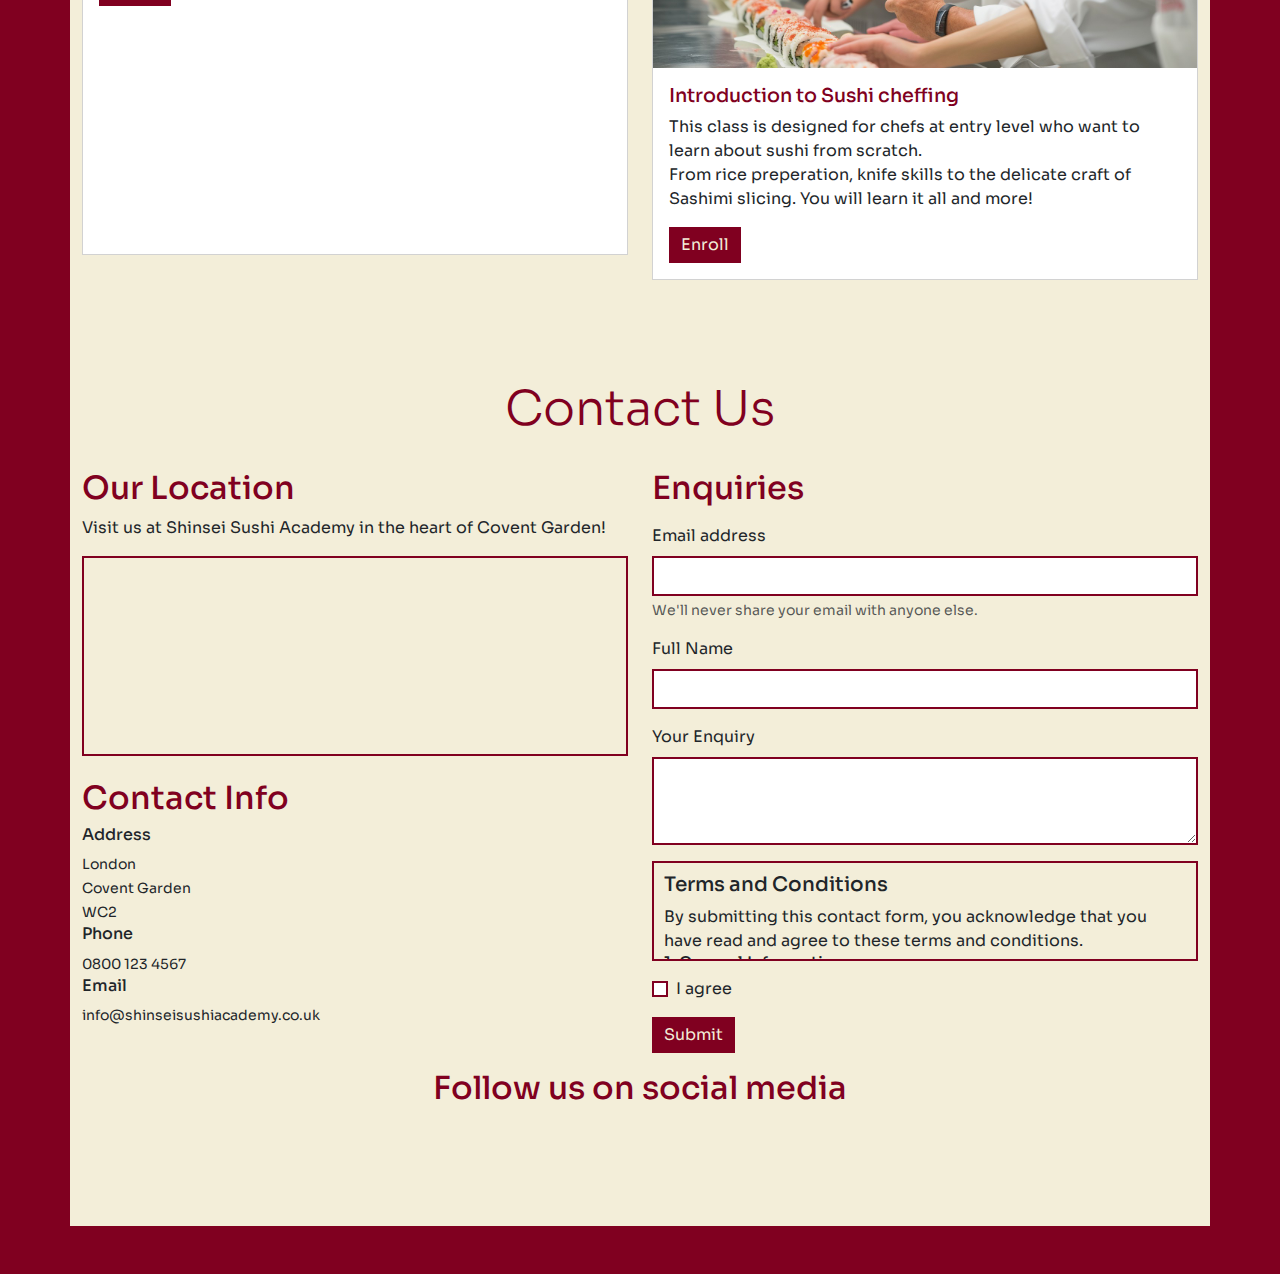
==== commit 70ae40b2: "Change page name to Enroll.html and adjust (Our Classes) links" ====
--- a/index.html
+++ b/index.html
@@ -26,11 +26,11 @@
 <body>
     <nav class="navbar navbar-expand-xl navbar-dark fixed-top">
         <div class="container">
-            <a class="navbar-brand d-flex align-items-center" href="index.html">
+            <a class="navbar-brand d-flex align-items-center" href="index.html" aria-label="Return to home page">
                 <img src="assets/images/logo.png" alt="Shinsei Sushi Academy Logo" width="50" height="50"
                     class="d-inline-block align-text-top">
-                <span class="ms-2">Shinsei Sushi Academy</span>
             </a>
+            <span class="ms-2" style="color: #f3eed9;">Shinsei Sushi Academy</span>
             <button class="navbar-toggler" type="button" data-bs-toggle="collapse"
                 data-bs-target="#navbarSupportedContent" aria-controls="navbarSupportedContent" aria-expanded="false"
                 aria-label="Toggle navigation">
@@ -197,7 +197,7 @@
                                 strongly recommend you
                                 click on the other class we provide
                             </p>
-                            <a href="booking.html" class="btn btn-outline-secondary custom-btn"
+                            <a href="enroll.html" class="btn btn-outline-secondary custom-btn"
                                 aria-label="click here to return to open the sign-up page">Enroll</a>
                         </div>
                     </div>
@@ -213,7 +213,7 @@
                             <p class="card-text">
                                 This class is designed for chefs at entry level who want to learn about sushi from
                                 scratch. <br> From rice preperation, knife skills to the delicate craft of Sashimi slicing. You will learn it all and more!</p>
-                            <a href="booking.html" class="btn btn-outline-secondary custom-btn"
+                            <a href="enroll.html" class="btn btn-outline-secondary custom-btn"
                                 aria-label="click here to return to open the sign-up page">Enroll</a>
                         </div>
                     </div>
@@ -291,11 +291,9 @@
 
                                     <h6>2. Data Collection</h6>
                                     We collect personal information that you provide to us, including your name,
-                                    email
-                                    address, phone number, and any other information you choose to provide in the
+                                    email address and any other information you choose to provide in the
                                     contact form. This information is collected solely for the purpose of responding
-                                    to
-                                    your inquiries and providing information about Shinsei Sushi Academy.
+                                    to your inquiries and providing information about Shinsei Sushi Academy.
 
                                     <h6>3. Use of Information</h6>
                                     The information you provide will be used to:
--- a/assets/css/style.css
+++ b/assets/css/style.css
@@ -85,7 +85,7 @@
 }
 
 .custom-btn:focus {
-    background-color: #d09ea9 !important;
+    background-color: #800020 !important;
     border: #800020 !important;
 }
 
@@ -156,6 +156,10 @@
     overflow: scroll !important;
 }
 
+summary {
+    padding: 10px;
+}
+
 #contact-email,
 #contact-name,
 #agree,
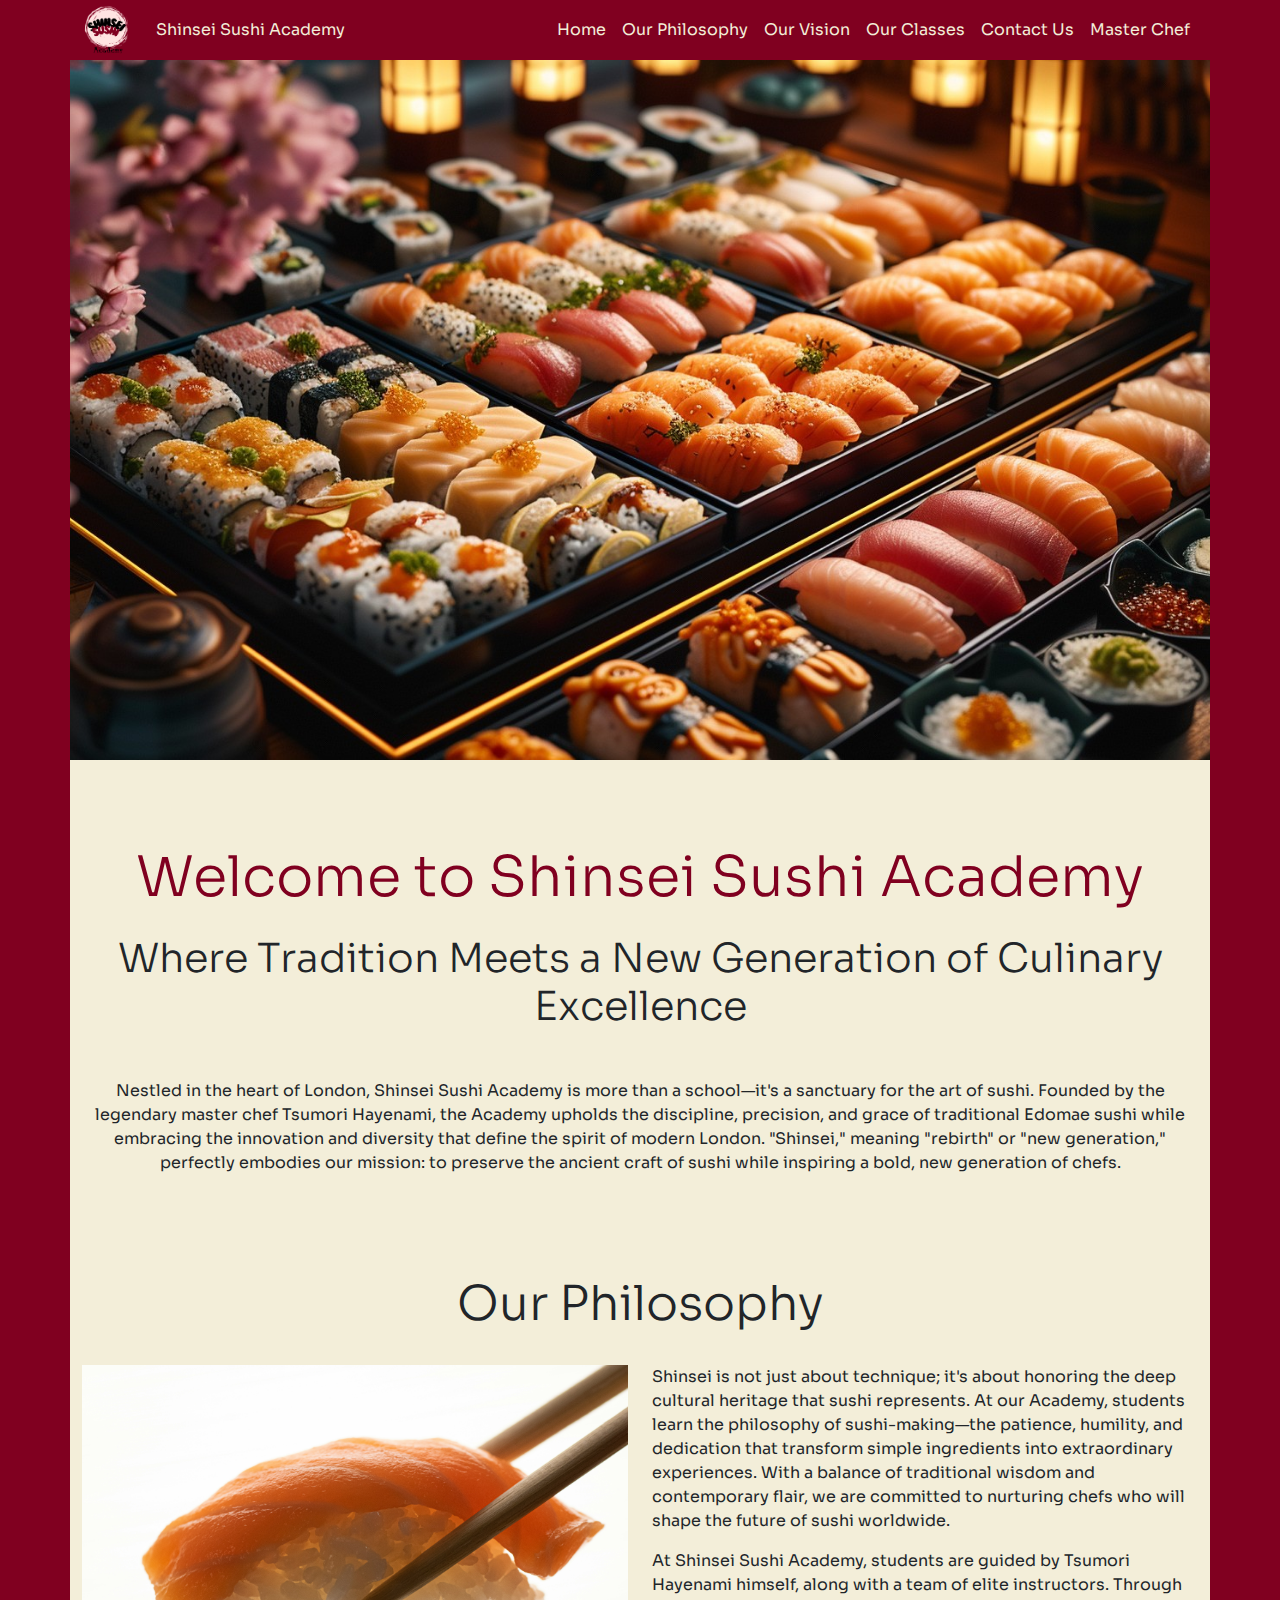
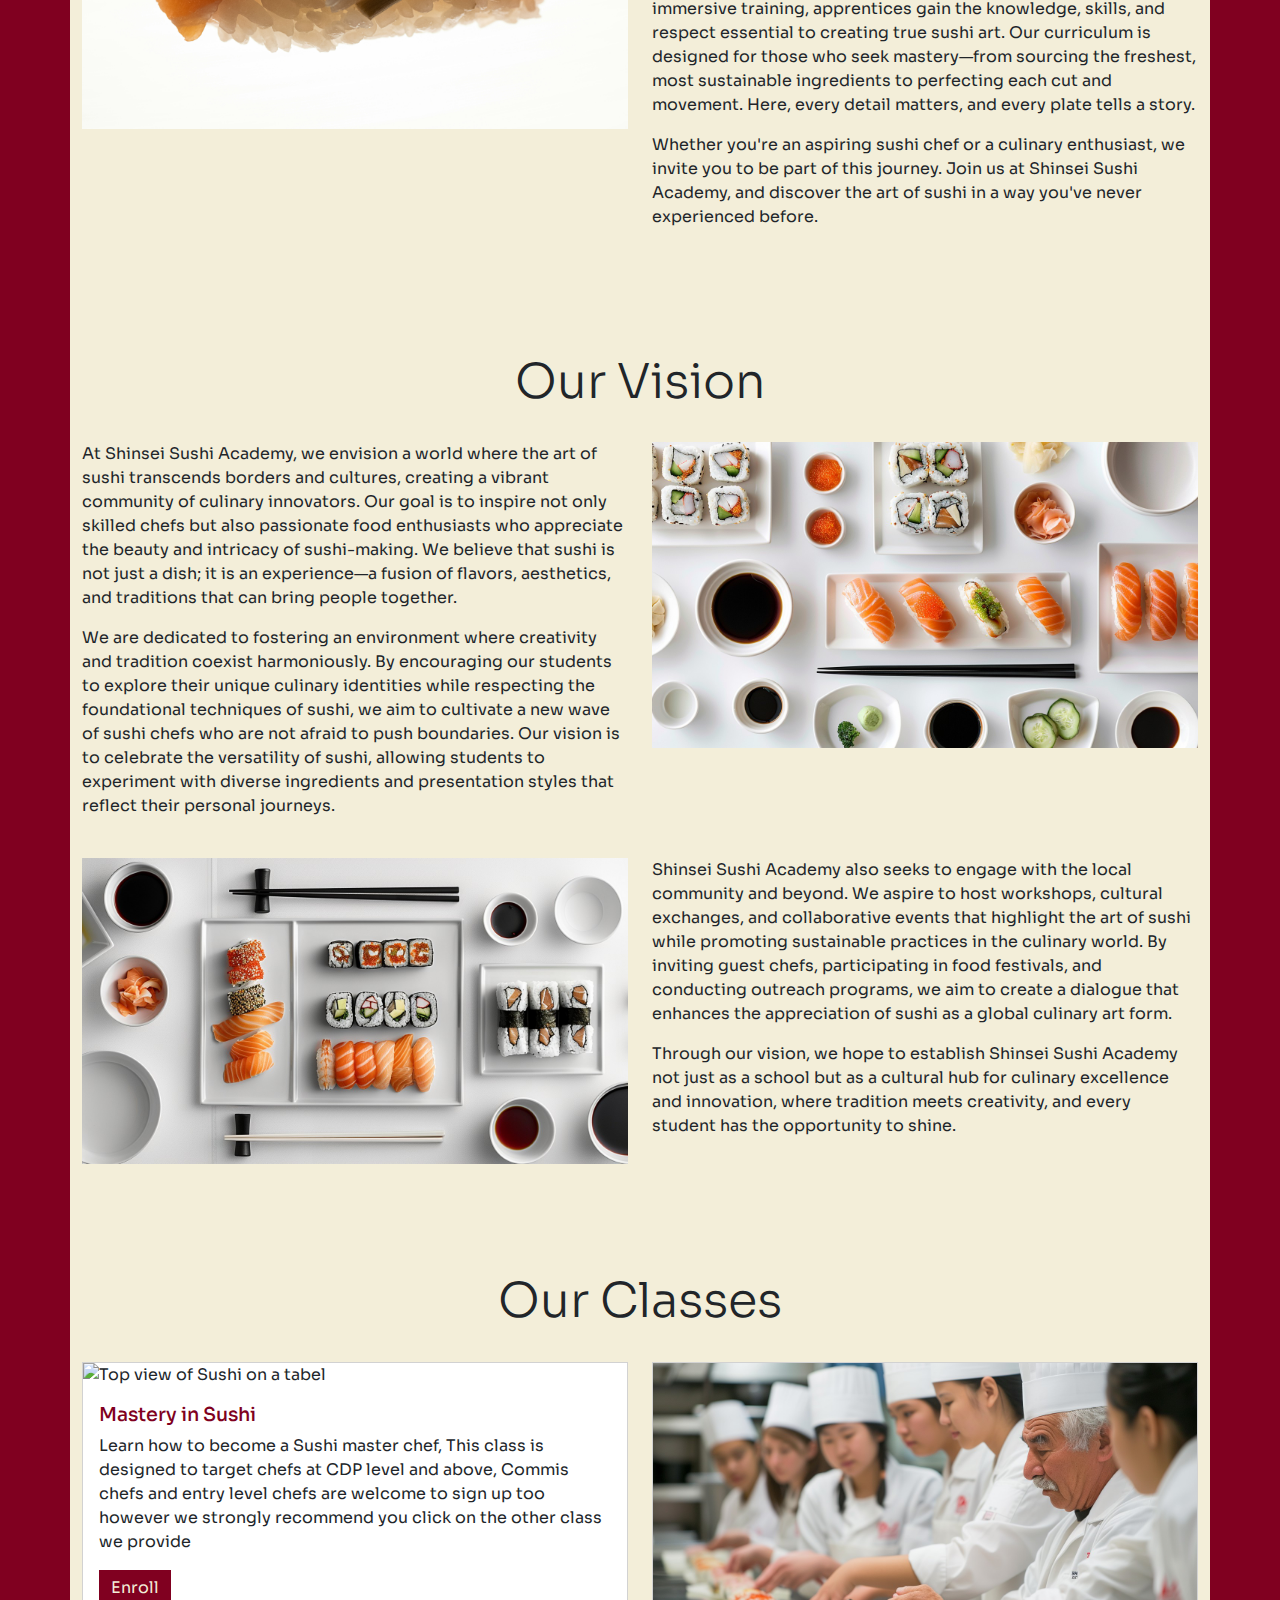
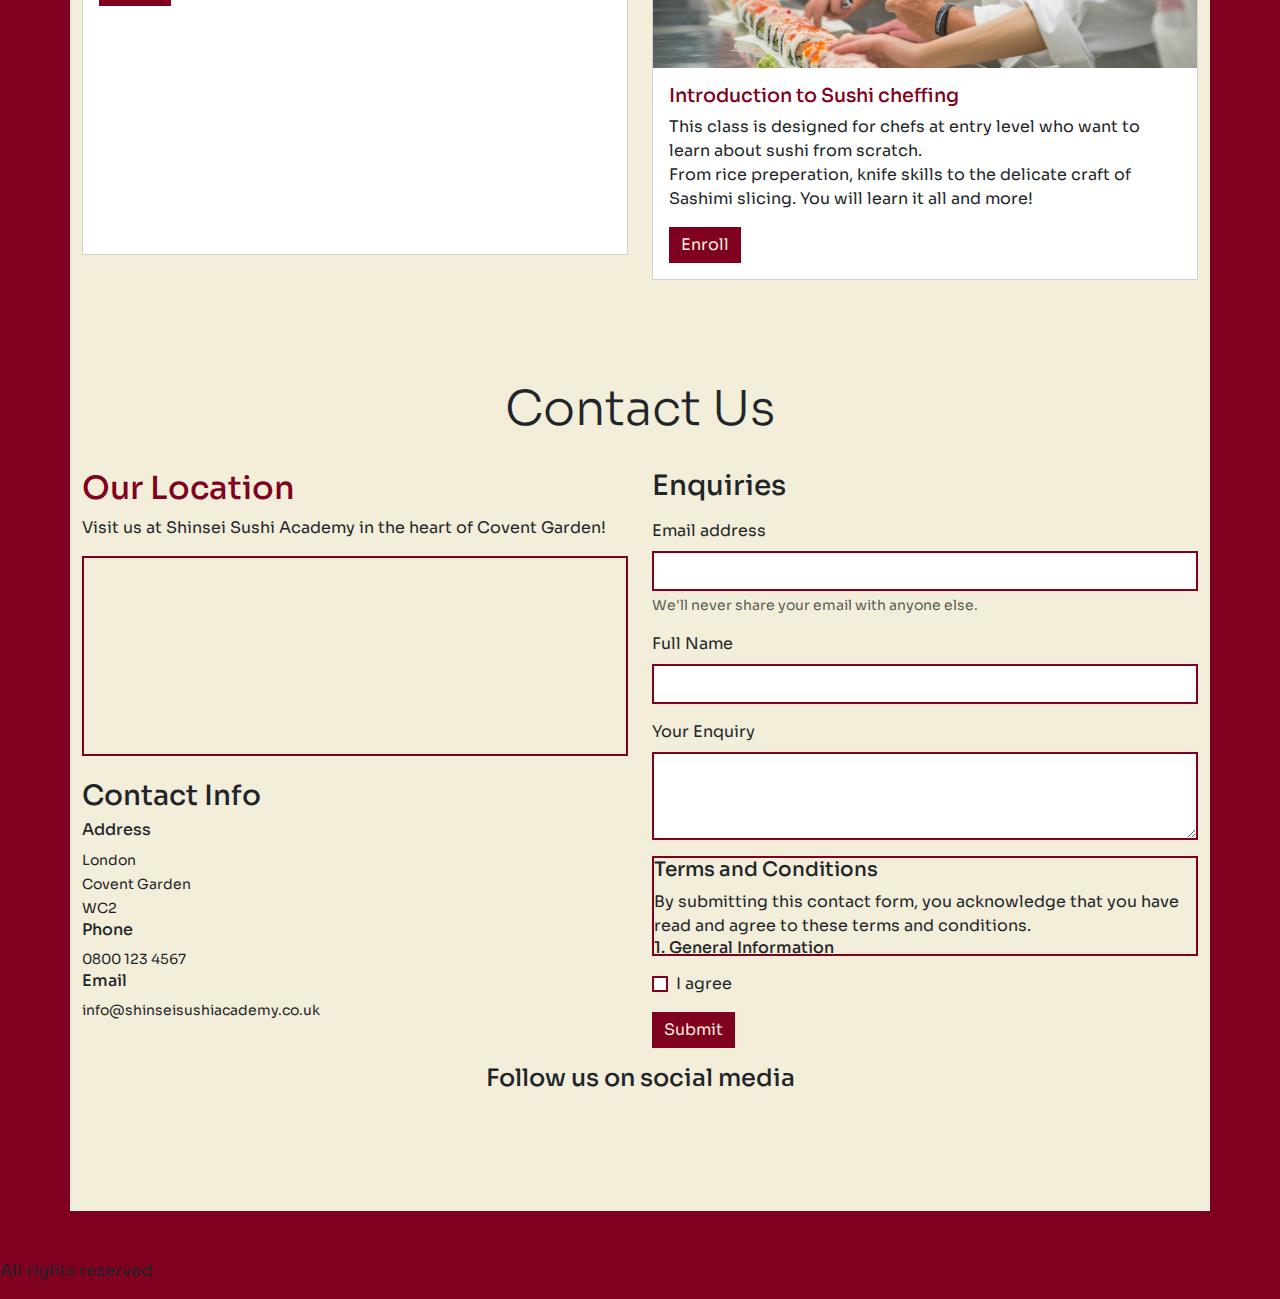
==== commit 830c692d: "Fix the relative url to favicon" ====
--- a/index.html
+++ b/index.html
@@ -4,68 +4,77 @@
 <head>
     <meta charset="UTF-8">
     <meta name="viewport" content="width=device-width, initial-scale=1.0">
-    <title> Shinsei Sushi Academy </title>
-    <!-- Bootstrap CSS Link -->
-
-    <link href="https://cdn.jsdelivr.net/npm/bootstrap@5.3.3/dist/css/bootstrap.min.css" rel="stylesheet"
-        integrity="sha384-QWTKZyjpPEjISv5WaRU9OFeRpok6YctnYmDr5pNlyT2bRjXh0JMhjY6hW+ALEwIH" crossorigin="anonymous">
-
-    <!-- Customisation CSS -->
-
-    <link rel="stylesheet" href="assets/css/style.css">
-
-    <!-- Fontawesom -->
-    <script src="https://kit.fontawesome.com/49eb62dd1c.js" crossorigin="anonymous"></script>
-
     <meta name="description"
         content="Shensei Sushi Academy, bringing top quality Japanese culinary to the heart of London under the teachings of the great sushi master chef Tsumori Hayenami">
     <meta name="keywords"
         content="Sushi academy, sushi chef, master chef, sushi in London, culinary school, Japanese culinary school, Japanese food">
+    <meta name="author" content="Aziz Ibrahim">
+
+    <title> Shinsei Sushi Academy </title>
+
+    <!-- Favicon -->
+    <link rel="apple-touch-icon" sizes="180x180" href="assets/favicon/apple-touch-icon.png">
+    <link rel="icon" type="image/png" sizes="32x32" href="assets/favicon/favicon-32x32.png">
+    <link rel="icon" type="image/png" sizes="16x16" href="assets/favicon/favicon-16x16.png">
+    <link rel="manifest" href="assets/favicon/site.webmanifest">
+
+    <!-- Bootstrap CSS Link -->
+    <link href="https://cdn.jsdelivr.net/npm/bootstrap@5.3.3/dist/css/bootstrap.min.css" rel="stylesheet"
+        integrity="sha384-QWTKZyjpPEjISv5WaRU9OFeRpok6YctnYmDr5pNlyT2bRjXh0JMhjY6hW+ALEwIH" crossorigin="anonymous">
+
+    <!-- Customisation CSS -->
+    <link rel="stylesheet" href="assets/css/style.css">
+
+    <!-- Fontawesom -->
+    <script src="https://kit.fontawesome.com/49eb62dd1c.js" crossorigin="anonymous"></script>
 </head>
 
 <body>
-    <nav class="navbar navbar-expand-xl navbar-dark fixed-top">
-        <div class="container">
-            <a class="navbar-brand d-flex align-items-center" href="index.html" aria-label="Return to home page">
-                <img src="assets/images/logo.png" alt="Shinsei Sushi Academy Logo" width="50" height="50"
-                    class="d-inline-block align-text-top">
-            </a>
-            <span class="ms-2" style="color: #f3eed9;">Shinsei Sushi Academy</span>
-            <button class="navbar-toggler" type="button" data-bs-toggle="collapse"
-                data-bs-target="#navbarSupportedContent" aria-controls="navbarSupportedContent" aria-expanded="false"
-                aria-label="Toggle navigation">
-                <span class="navbar-toggler-icon nav"></span>
-            </button>
-            <div class="collapse navbar-collapse nav" id="navbarSupportedContent">
-                <ul class="navbar-nav ms-auto nav">
-                    <li class="nav-item">
-                        <a class="nav-link" aria-current="page" href="#home" aria-label="Home section">Home</a>
-                    </li>
-                    <li class="nav-item">
-                        <a class="nav-link" href="#philosophy" aria-label="Our Philosophy section">Our Philosophy</a>
-                    </li>
-                    <li class="nav-item">
-                        <a class="nav-link" href="#vision" aria-label="Our vision section">Our Vision</a>
-                    </li>
-                    <li class="nav-item">
-                        <a class="nav-link" href="#classes" aria-label="Our classes section">Our Classes</a>
-                    </li>
-                    <li class="nav-item">
-                        <a class="nav-link" href="#contact" aria-label="Contact details section">Contact Us</a>
-                    </li>
-                    <li class="nav-item">
-                        <a class="nav-link" href="chef.html" target="_blank" aria-label="Our master chef's page (opens in a new tab)">Master Chef</a>
-                    </li>
-                </ul>
-            </div>
-        </div>
-    </nav>
 
     <!-- header -->
     <header id="hero" class="container">
+        <!-- Nav -->
+        <nav class="navbar navbar-expand-xl navbar-dark fixed-top">
+            <div class="container">
+                <a class="navbar-brand d-flex align-items-center" href="index.html" aria-label="Return to home page">
+                    <img src="assets/images/logo.png" alt="Shinsei Sushi Academy Logo" width="50" height="50"
+                        class="d-inline-block align-text-top">
+                </a>
+                <span class="ms-2" style="color: #f3eed9;">Shinsei Sushi Academy</span>
+                <button class="navbar-toggler" type="button" data-bs-toggle="collapse"
+                    data-bs-target="#navbarSupportedContent" aria-controls="navbarSupportedContent"
+                    aria-expanded="false" aria-label="Toggle navigation">
+                    <span class="navbar-toggler-icon nav"></span>
+                </button>
+                <div class="collapse navbar-collapse nav" id="navbarSupportedContent">
+                    <ul class="navbar-nav ms-auto nav">
+                        <li class="nav-item">
+                            <a class="nav-link" aria-current="page" href="#home" aria-label="Home section">Home</a>
+                        </li>
+                        <li class="nav-item">
+                            <a class="nav-link" href="#philosophy" aria-label="Our Philosophy section">Our
+                                Philosophy</a>
+                        </li>
+                        <li class="nav-item">
+                            <a class="nav-link" href="#vision" aria-label="Our vision section">Our Vision</a>
+                        </li>
+                        <li class="nav-item">
+                            <a class="nav-link" href="#classes" aria-label="Our classes section">Our Classes</a>
+                        </li>
+                        <li class="nav-item">
+                            <a class="nav-link" href="#contact" aria-label="Contact details section">Contact Us</a>
+                        </li>
+                        <li class="nav-item">
+                            <a class="nav-link" href="chef.html" target="_blank"
+                                aria-label="Our master chef's page (opens in a new tab)">Master Chef</a>
+                        </li>
+                    </ul>
+                </div>
+            </div>
+        </nav>
         <!-- section with hero image -->
         <section class="row">
-            <h6 class="hidden">Hero</h6>
+            <h1 class="hidden">Hero</h1>
         </section>
     </header>
 
@@ -75,9 +84,9 @@
             <div class="row">
                 <!-- text-center class used to centre all text inside column -->
                 <div class="col-12 text-center">
-                    <h1 class="display-4 my-4">Welcome to Shinsei Sushi Academy</h1>
+                    <h2 class="display-4 my-4">Welcome to Shinsei Sushi Academy</h2>
                     <!-- mb-5 gives extra margin spacing under subheading -->
-                    <h2 class="display-6 mb-5">Where Tradition Meets a New Generation of Culinary Excellence</h2>
+                    <h3 class="display-6 mb-5">Where Tradition Meets a New Generation of Culinary Excellence</h3>
                     <p>
                         Nestled in the heart of London, Shinsei Sushi Academy is more than a school—it's a sanctuary for
                         the art of sushi. Founded by the legendary master chef Tsumori Hayenami, the Academy upholds the
@@ -94,7 +103,7 @@
             <div class="row">
                 <!-- my-4 used to add top and bottom margin to heading -->
                 <div class="col-12 text-center my-4">
-                    <h2 class="display-5">Our Philosophy</h2>
+                    <h3 class="display-5">Our Philosophy</h3>
                 </div>
                 <!-- mb-4 used to add margin under image -->
                 <div class="col-12 col-lg-6 mb-4">
@@ -131,7 +140,7 @@
         <section id="vision" class="container">
             <div class="row">
                 <div class="col-12 text-center my-4">
-                    <h2 class="display-5">Our Vision</h2>
+                    <h3 class="display-5">Our Vision</h3>
                 </div>
                 <div class="col-12 col-md-6 mb-4">
                     <p>
@@ -182,7 +191,7 @@
         <section id="classes" class="container">
             <div class="row">
                 <div class="col-12 text-center my-4">
-                    <h2 class="display-5">Our Classes</h2>
+                    <h3 class="display-5">Our Classes</h3>
                 </div>
 
                 <div class="col-12 col-md-6">
@@ -190,9 +199,10 @@
                         <img src="assets/images/mastery-sushi-class.jpg" class="card-img-top"
                             alt="Top view of Sushi on a tabel">
                         <div class="card-body">
-                            <h3 class="card-title">Mastery in Sushi</h3>
+                            <h4 class="card-title">Mastery in Sushi</h4>
                             <p class="card-text">
-                                Learn how to become a Sushi master chef, This class is designed to target chefs at CDP level
+                                Learn how to become a Sushi master chef, This class is designed to target chefs at CDP
+                                level
                                 and above, Commis chefs and entry level chefs are welcome to sign up too however we
                                 strongly recommend you
                                 click on the other class we provide
@@ -209,10 +219,11 @@
                         <img src="assets/images/sushi-intro-class.jpg" class="card-img-top"
                             alt="picture of Sushi chefs in class">
                         <div class="card-body">
-                            <h3 class="card-title">Introduction to Sushi cheffing</h3>
+                            <h4 class="card-title">Introduction to Sushi cheffing</h4>
                             <p class="card-text">
                                 This class is designed for chefs at entry level who want to learn about sushi from
-                                scratch. <br> From rice preperation, knife skills to the delicate craft of Sashimi slicing. You will learn it all and more!</p>
+                                scratch. <br> From rice preperation, knife skills to the delicate craft of Sashimi
+                                slicing. You will learn it all and more!</p>
                             <a href="enroll.html" class="btn btn-outline-secondary custom-btn"
                                 aria-label="click here to return to open the sign-up page">Enroll</a>
                         </div>
@@ -224,7 +235,7 @@
         <section id="contact" class="container mb-5">
             <div class="row">
                 <div class="col-12 text-center my-4">
-                    <h2 class="display-5">Contact Us</h2>
+                    <h3 class="display-5">Contact Us</h3>
                 </div>
                 <div class="col-12 col-md-6 mb-3">
                     <div class="row">
@@ -238,33 +249,23 @@
                         </div>
                         <!-- Contact Details -->
                         <div class="mb-3">
-                            <h2>Contact Info</h2>
-
-                            <span>
-                                <h6><i class="fa-solid fa-location-dot" aria-hidden="true"></i> Address</h6>
-                                <small>London<br> Covent Garden<br> WC2</small>
-                            </span>
-
-
-                            <span>
-                                <h6><i class="fa-solid fa-phone" aria-hidden="true"></i> Phone</h6>
-                                <small>0800 123 4567</small>
-                            </span>
-
-
-                            <span>
-                                <h6><i class="fa-solid fa-at" aria-hidden="true"></i> Email</h6>
-                                <small>info@shinseisushiacademy.co.uk</small>
-                            </span>
-
+                            <h3>Contact Info</h3>
+                            <h6><i class="fa-solid fa-location-dot" aria-hidden="true"></i> Address</h6>
+                            <small>London<br> Covent Garden<br> WC2</small>
+
+                            <h6><i class="fa-solid fa-phone" aria-hidden="true"></i> Phone</h6>
+                            <small>0800 123 4567</small>
+
+                            <h6><i class="fa-solid fa-at" aria-hidden="true"></i> Email</h6>
+                            <small>info@shinseisushiacademy.co.uk</small>
                         </div>
                         <!-- Enquiries Form -->
                     </div>
                 </div>
                 <div class="col-12 col-md-6 mb-3">
-                    <h2>Enquiries</h2>
+                    <h3>Enquiries</h3>
                     <p></p>
-                    <form method="get" action="confirm.html">
+                    <form method="Get" action="confirm.html">
                         <div class="mb-3">
                             <label for="contact-email" class="form-label">Email address</label>
                             <input type="email" class="form-control" id="contact-email" required>
@@ -280,71 +281,71 @@
                         </div>
                         <div class="mb-3">
                             <div id="terms" class="container mt-2">
-                                <summary>
-                                    <h5>Terms and Conditions</h5>
-                                    By submitting this contact form, you acknowledge that you have read and agree to
-                                    these terms and conditions.
-
-                                    <h6>1. General Information</h6>
-                                    By submitting this contact form, you acknowledge that you have read and agree to
-                                    these terms and conditions.
-
-                                    <h6>2. Data Collection</h6>
-                                    We collect personal information that you provide to us, including your name,
-                                    email address and any other information you choose to provide in the
-                                    contact form. This information is collected solely for the purpose of responding
-                                    to your inquiries and providing information about Shinsei Sushi Academy.
-
-                                    <h6>3. Use of Information</h6>
-                                    The information you provide will be used to:
-                                    <ul>
-                                        <li>Respond to your inquiries and requests.</li>
-                                        <li>Send you information regarding our programs, events, and services.</li>
-                                        <li>Improve our services and website functionality.</li>
-                                    </ul>
-
-                                    <h6>4. Data Protection</h6>
-                                    We take appropriate security measures to protect your personal information from
-                                    unauthorized access, alteration, disclosure, or destruction. Your information
-                                    will
-                                    be stored securely and will not be shared with third parties without your
-                                    consent,
-                                    except as required by law.
-
-                                    <h6>5. Communication Preferences</h6>
-                                    By submitting this form, you consent to receive communications from Shinsei Sushi
-                                    Academy. You may opt-out of receiving these communications at any time by
-                                    following
-                                    the unsubscribe instructions included in our emails or by contacting us
-                                    directly.
-
-
-                                    <h6>6. Accuracy of Information</h6>
-                                    You agree to provide accurate and current information when filling out the
-                                    contact
-                                    form. If any of your information changes, please update us promptly.
-
-                                    <h6>7. Limitation of Liability</h6>
-                                    Shinsei Sushi Academy shall not be liable for any direct, indirect, incidental,
-                                    or
-                                    consequential damages arising from your use of the contact form or any
-                                    information
-                                    provided in response to your inquiries.
-
-                                    <h6>8. Changes to Terms</h6>
-                                    We reserve the right to update or modify these terms and conditions at any time.
-                                    Your
-                                    continued use of the contact form after any changes signifies your acceptance of
-                                    the
-                                    new terms.
-
-                                    <h6>9. Governing Law</h6>
-                                    These terms and conditions are governed by the laws of the United Kingdom. Any
-                                    disputes arising from these terms will be resolved in accordance with UK law.<br>
-
-                                    <strong class="mt-4">If you have any questions regarding these terms and
-                                        conditions,please contact us.</strong>
-                                </summary>
+                                <h5>Terms and Conditions</h5>
+                                By submitting this contact form, you acknowledge that you have read and agree to
+                                these terms and conditions.
+
+                                <h6>1. General Information</h6>
+                                By submitting this contact form, you acknowledge that you have read and agree to
+                                these terms and conditions.
+
+                                <h6>2. Data Collection</h6>
+                                We collect personal information that you provide to us, including your name,
+                                email address and any other information you choose to provide in the
+                                contact form. This information is collected solely for the purpose of responding
+                                to your inquiries and providing information about Shinsei Sushi Academy.
+
+                                <h6>3. Use of Information</h6>
+                                The information you provide will be used to:
+                                <ul>
+                                    <li>Respond to your inquiries and requests.</li>
+                                    <li>Send you information regarding our programs, events, and services.</li>
+                                    <li>Improve our services and website functionality.</li>
+                                </ul>
+
+                                <h6>4. Data Protection</h6>
+                                We take appropriate security measures to protect your personal information from
+                                unauthorized access, alteration, disclosure, or destruction. Your information
+                                will
+                                be stored securely and will not be shared with third parties without your
+                                consent,
+                                except as required by law.
+
+                                <h6>5. Communication Preferences</h6>
+                                By submitting this form, you consent to receive communications from Shinsei
+                                Sushi
+                                Academy. You may opt-out of receiving these communications at any time by
+                                following
+                                the unsubscribe instructions included in our emails or by contacting us
+                                directly.
+
+
+                                <h6>6. Accuracy of Information</h6>
+                                You agree to provide accurate and current information when filling out the
+                                contact
+                                form. If any of your information changes, please update us promptly.
+
+                                <h6>7. Limitation of Liability</h6>
+                                Shinsei Sushi Academy shall not be liable for any direct, indirect, incidental,
+                                or
+                                consequential damages arising from your use of the contact form or any
+                                information
+                                provided in response to your inquiries.
+
+                                <h6>8. Changes to Terms</h6>
+                                We reserve the right to update or modify these terms and conditions at any time.
+                                Your
+                                continued use of the contact form after any changes signifies your acceptance of
+                                the
+                                new terms.
+
+                                <h6>9. Governing Law</h6>
+                                These terms and conditions are governed by the laws of the United Kingdom. Any
+                                disputes arising from these terms will be resolved in accordance with UK
+                                law.<br>
+
+                                <strong class="mt-4">If you have any questions regarding these terms and
+                                    conditions,please contact us.</strong>
                             </div>
                         </div>
                         <div class="mb-3 form-check">
@@ -358,7 +359,7 @@
             </div>
             <div class="row">
                 <div class="mb-3 col text-center">
-                    <h2> Follow us on social media</h2>
+                    <h4> Follow us on social media</h4>
                     <ul id="social-networks">
                         <li class="social-link">
                             <a href="https://www.facebook.com/" target="_blank" rel="noopener"
@@ -390,6 +391,12 @@
         </section>
 
     </main>
+    <!-- Footer -->
+    <footer>
+        <p>
+            All rights reserved <i class="fa-regular fa-copyright"></i>
+        </p>
+    </footer>
     <!-- Bootstrap JS Script-->
     <script src="https://cdn.jsdelivr.net/npm/bootstrap@5.3.3/dist/js/bootstrap.bundle.min.js"
         integrity="sha384-YvpcrYf0tY3lHB60NNkmXc5s9fDVZLESaAA55NDzOxhy9GkcIdslK1eN7N6jIeHz"
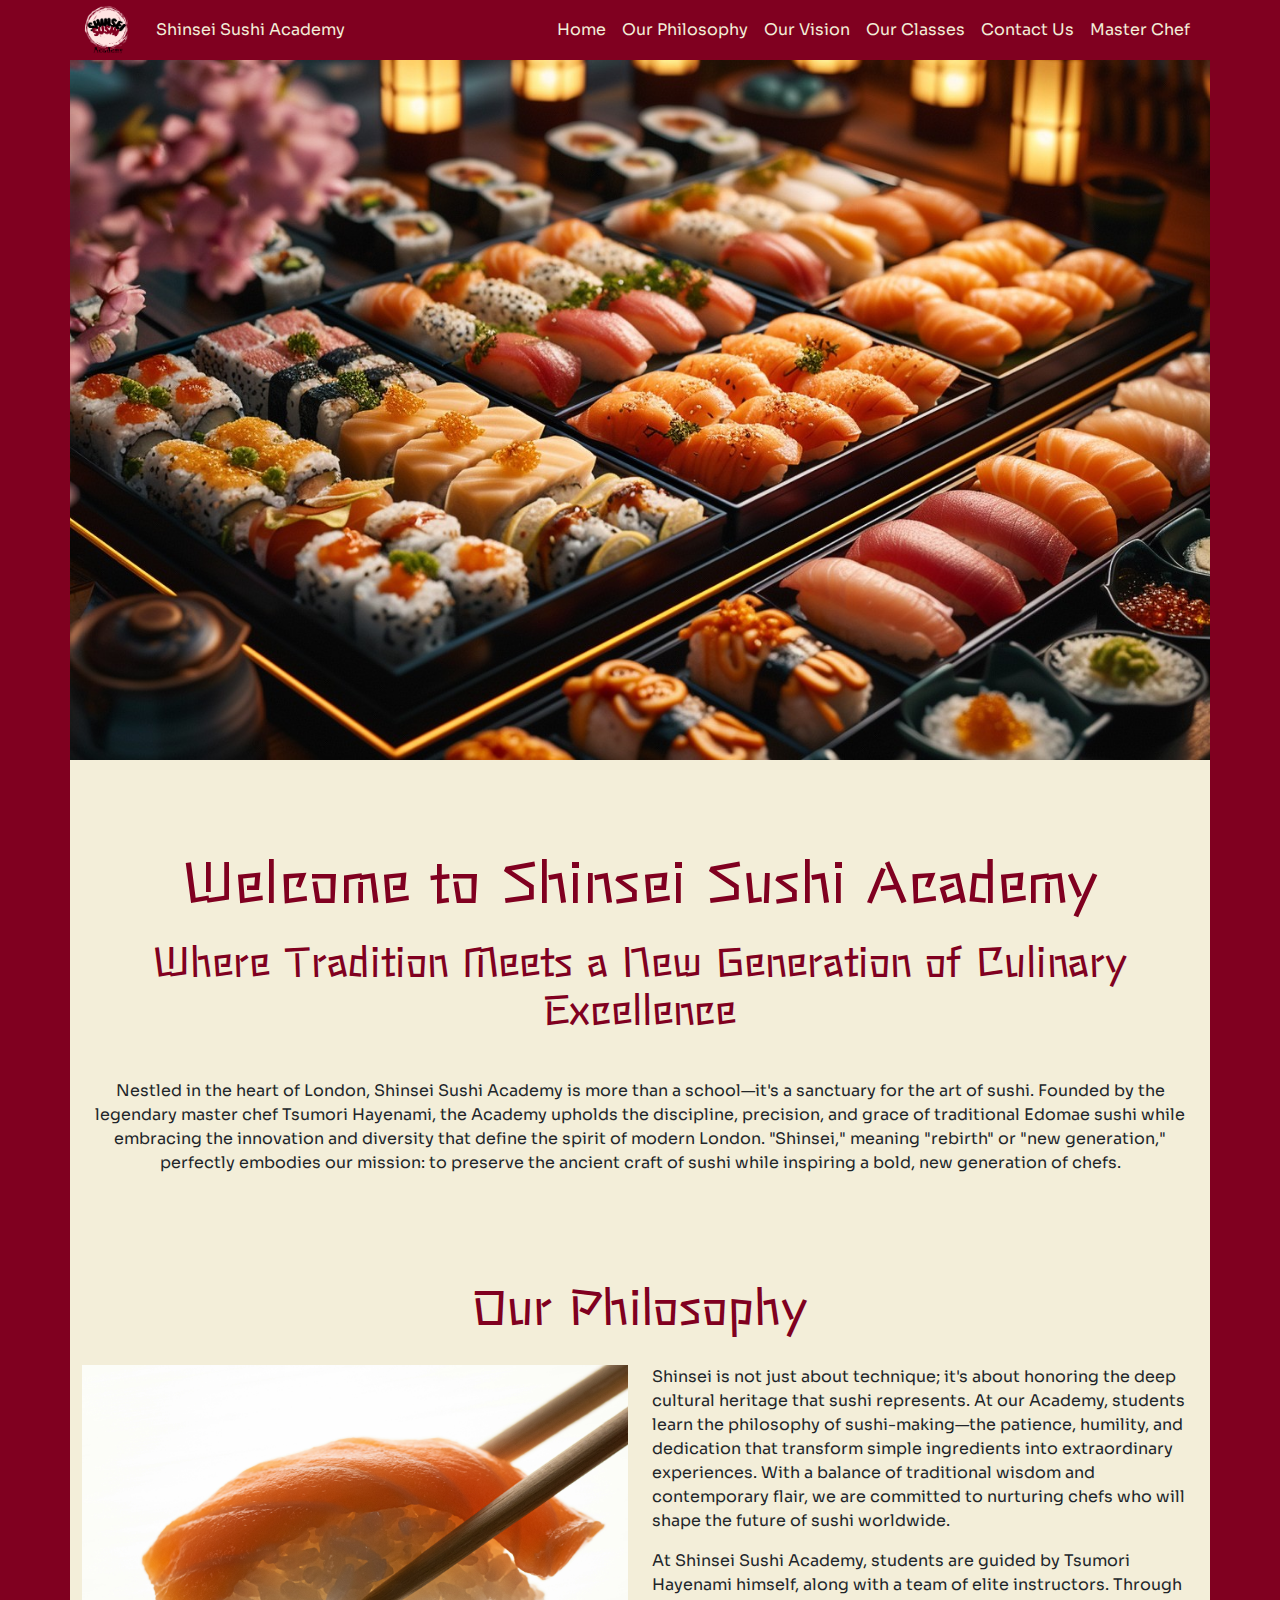
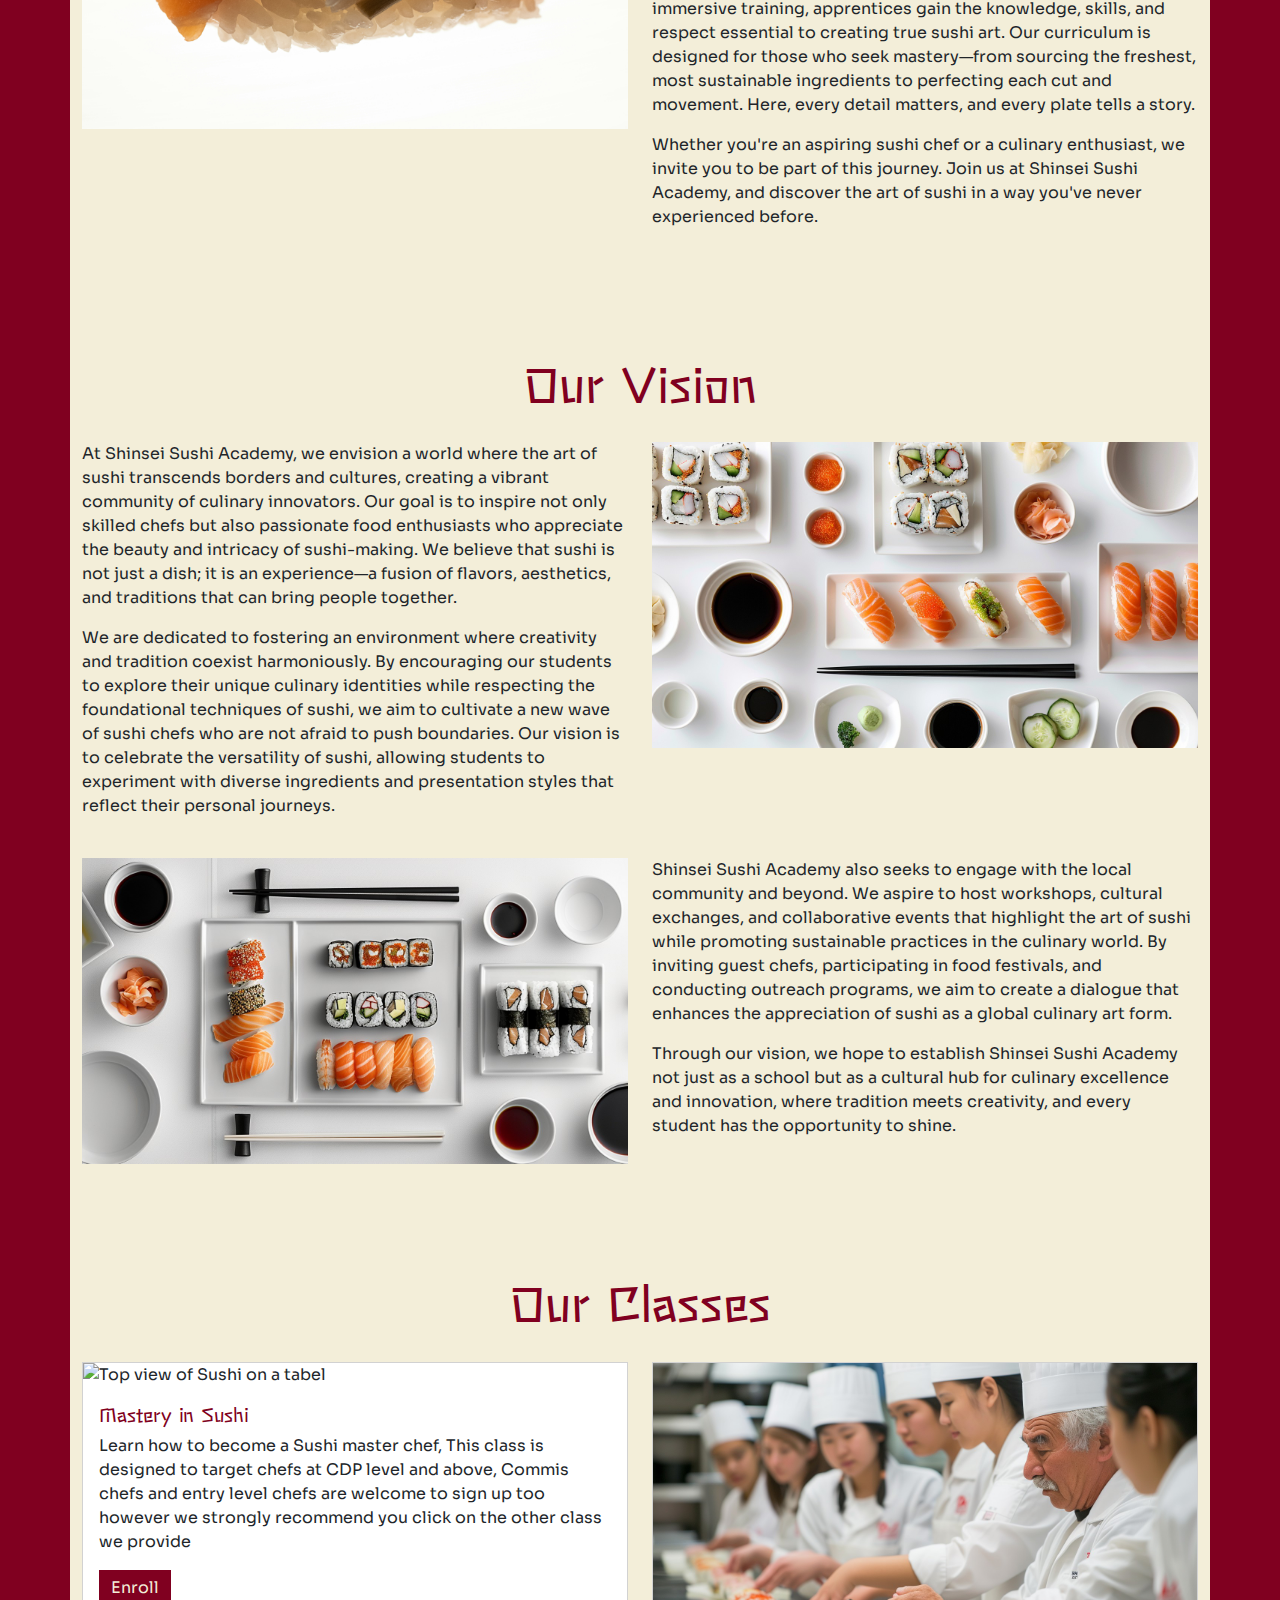
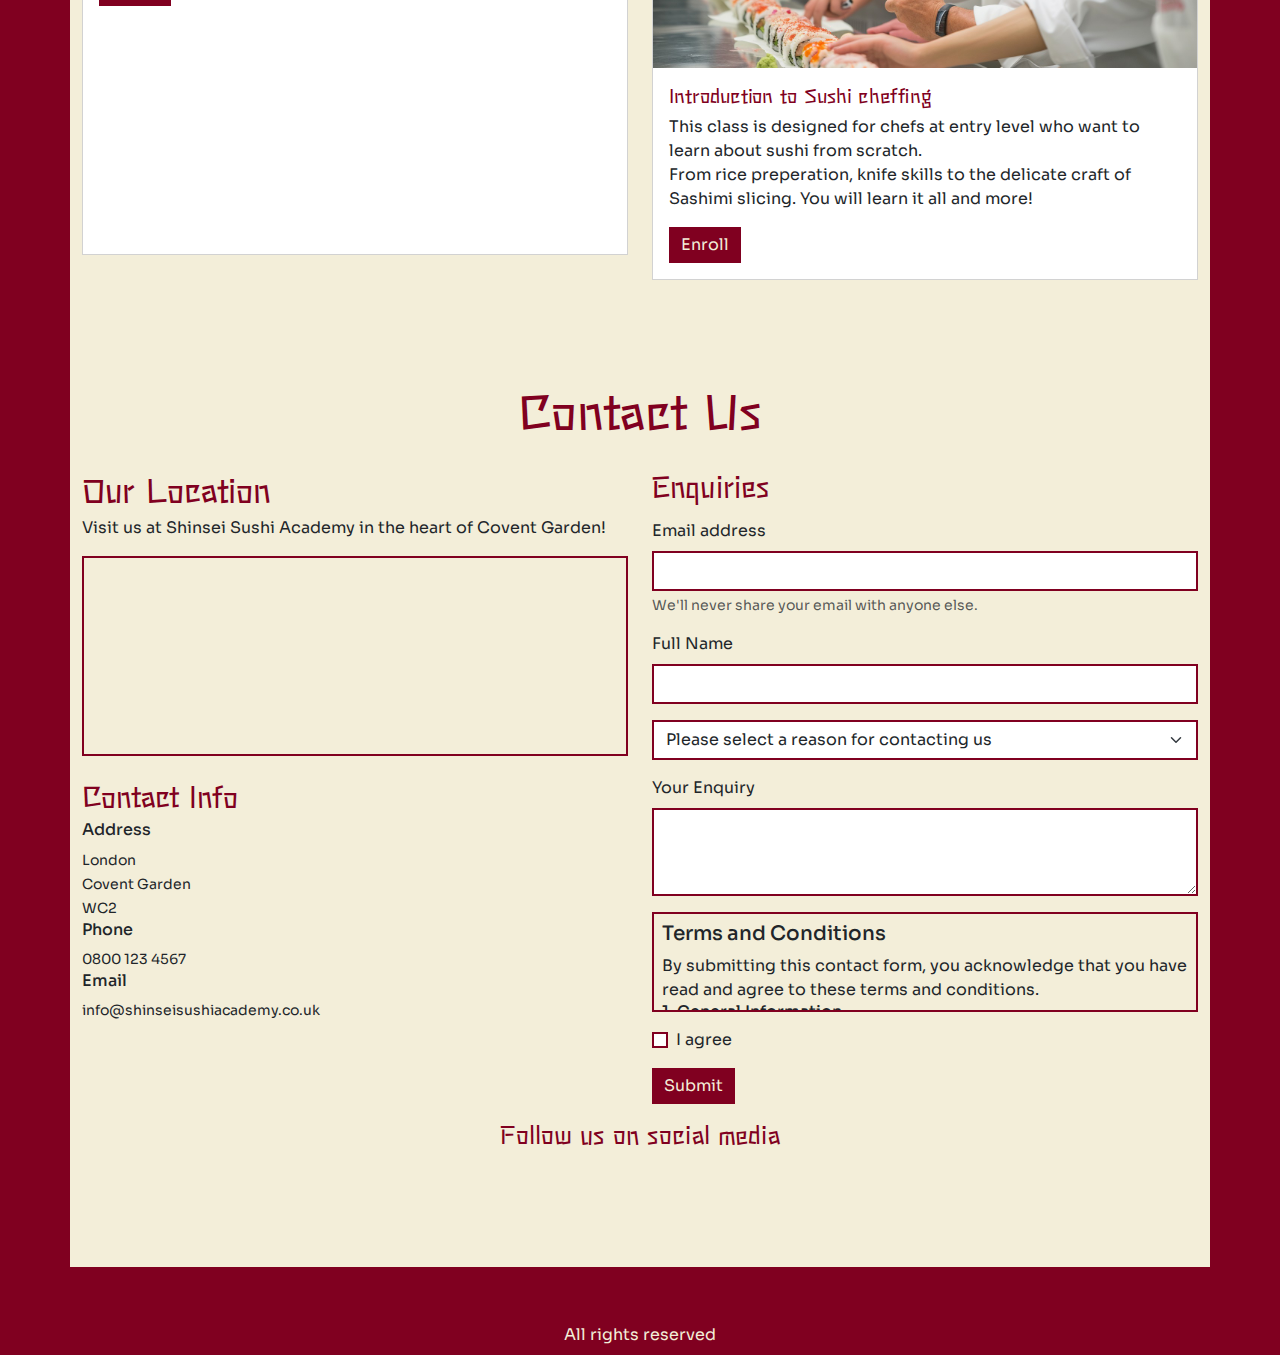
==== commit 874c322c: "Add a 'reason for contact' list to contact form" ====
--- a/index.html
+++ b/index.html
@@ -276,6 +276,14 @@
                             <input type="text" class="form-control" id="contact-name" required>
                         </div>
                         <div class="mb-3">
+                            <select class="form-select" required aria-label="Reason for contact" id="contact-reason">
+                                <option value="" disabled selected>Please select a reason for contacting us</option>
+                                <option value="class-inquiry">Class Inquiry</option>
+                                <option value="feedback">Feedback</option>
+                                <option value="general-question">General Question</option>
+                            </select>
+                        </div>
+                        <div class="mb-3">
                             <label for="enquiry" class="form-label">Your Enquiry</label>
                             <textarea class="form-control" id="enquiry" rows="3"></textarea>
                         </div>
@@ -401,6 +409,28 @@
     <script src="https://cdn.jsdelivr.net/npm/bootstrap@5.3.3/dist/js/bootstrap.bundle.min.js"
         integrity="sha384-YvpcrYf0tY3lHB60NNkmXc5s9fDVZLESaAA55NDzOxhy9GkcIdslK1eN7N6jIeHz"
         crossorigin="anonymous"></script>
+
+    <!-- JavaScript code to ensure the Bootstrap mobile navbar collapses when navigating to in-page links -->
+    <script>
+        document
+            .querySelectorAll(".navbar-collapse .nav-link")
+            .forEach((link) => {
+                link.addEventListener("click", function (e) {
+                    let section = document.querySelector(e.target.getAttribute("href"));
+                    if (section) {
+                        e.preventDefault(); // Prevent default anchor click behavior
+                        let navbarHeight = document.querySelector(".navbar-toggler").offsetHeight;
+                        window.scroll({
+                            top: section.offsetTop - navbarHeight, // Adjust for navbar height
+                            behavior: "smooth",
+                        });
+                        document
+                            .querySelector(".navbar-collapse")
+                            .classList.remove("show"); // Collapse navbar
+                    }
+                });
+            });
+    </script>
 </body>
 
 </html>--- a/assets/css/style.css
+++ b/assets/css/style.css
@@ -1,17 +1,7 @@
-/*   color theme
-
-#800020 Burgundy
-#f3eed9
-#d09ea9 
-#d1e7e0
-#ffe4e2
-#564146
-*/
-
 /* Google fonts  */
-
-
-@import url('https://fonts.googleapis.com/css2?family=Kalam:wght@300;400;700&family=LXGW+WenKai+Mono+TC&family=Outfit:wght@100..900&family=Sora:wght@100..800&display=swap');
+@import url('https://fonts.googleapis.com/css2?family=Chokokutai&family=Kalam:wght@300;400;700&family=LXGW+WenKai+Mono+TC&family=Outfit:wght@100..900&family=Sora:wght@100..800&family=Stick&display=swap');
+
+
 
 
 /* General styles */
@@ -37,7 +27,7 @@
 }
 
 .nav-link:hover {
-    font-size: 1.1rem;
+    border-bottom: 2px solid #d09ea9;
 }
 
 .nav-link::after {
@@ -48,16 +38,22 @@
     width: 0;
     height: 2px;
     background-color: #d09ea9;
+    -webkit-transition: width 0.3s;
+    -o-transition: width 0.3s;
     transition: width 0.3s;
-  }
-  
-  .nav-link.active::after {
-    width: 100%;
-  }
+}
+
+.nav-link.active::after {
+    width: 100%;
+}
 
 h1,
-h2 {
-    font-family: "Sora", sans-serif;
+h2,
+h3,
+h4 {
+    font-family: "Stick", sans-serif;
+    font-weight: 400;
+    font-style: normal;
     color: #800020;
 
 }
@@ -143,17 +139,18 @@
 /* Contact Form */
 .map {
     width: 100%;
-    height: 200px; 
+    height: 200px;
     border: 2px solid #800020 !important;
 }
 
 #terms {
     height: 100px;
     width: 100%;
-    padding: 0;
+    padding: 0.5rem;
     margin: 0 !important;
     border: 2px solid #800020;
-    overflow: scroll !important;
+    overflow-y: scroll !important;
+    overflow-x: hidden !important;
 }
 
 summary {
@@ -163,7 +160,8 @@
 #contact-email,
 #contact-name,
 #agree,
-#enquiry {
+#enquiry,
+#contact-reason {
     border: 2px solid #800020;
     border-radius: 0;
 }
@@ -171,7 +169,11 @@
 #social-networks {
     text-align: center;
     padding: 20px 0;
+    display: -webkit-box;
+    display: -ms-flexbox;
     display: flex;
+    -webkit-box-pack: space-evenly;
+    -ms-flex-pack: space-evenly;
     justify-content: space-evenly;
     list-style-type: none;
 }
@@ -189,17 +191,19 @@
 
 /* Enroll Form */
 .form-background {
-    background-image: url('../images/form-image.jpg'); 
-    background-size: cover;         
-    background-repeat: no-repeat;     
-    background-position: center;      /* Centers image within container */
-    padding: 2rem;                    /* Optional padding for spacing */
+    background-image: url('../images/form-image.jpg');
+    background-size: cover;
+    background-repeat: no-repeat;
+    background-position: center;
+    /* Centers image within container */
+    padding: 2rem;
+    /* Optional padding for spacing */
 }
 
 
 #signup-form {
     color: #f3eed9;
-    background-color: rgba(60, 60, 60, 0.6);
+    background-color: rgba(60, 60, 60, 0.9);
     padding: 30px;
 }
 
@@ -224,7 +228,10 @@
 
 .radio-buttons {
     width: 100%;
+    display: -webkit-box;
+    display: -ms-flexbox;
     display: flex;
+    -ms-flex-pack: distribute;
     justify-content: space-around;
 }
 
@@ -251,6 +258,23 @@
     color: #800020 !important;
 }
 
+/* Footer */
+footer {
+    color: #f3eed9;
+    display: -webkit-box;
+    display: -ms-flexbox;
+    display: flex;
+    -webkit-box-pack: center;
+    -ms-flex-pack: center;
+    justify-content: center;
+}
+
+footer p {
+    margin-top: 8px;
+    margin-bottom: 8px;
+    padding: 0;
+}
+
 /* Media Queries */
 
 /* #about>p in medium screens */
@@ -273,27 +297,34 @@
 /*  */
 /* Media query to push body down to house the thick nav bar on small screens */
 @media screen and (max-width: 389px) {
-body {
-    margin-top: 100px;
-}
-#home,
-#philosophy,
-#vision,
-#classes,
-#contact,
-#form,
-#confirm,
-#chef-about,
-#heritage,
-#download {
-    padding-top: 100px;
-}
+    body {
+        margin-top: 100px;
+    }
+
+    #home,
+    #philosophy,
+    #vision,
+    #classes,
+    #contact,
+    #form,
+    #confirm,
+    #chef-about,
+    #heritage,
+    #download {
+        padding-top: 100px;
+    }
 }
 
 /* booking.html form radio on medium and small screens */
-@media (max-width: 992px) { /* Applies to screens <= 992px (Bootstrap's "md" breakpoint) */
+@media (max-width: 992px) {
+
+    /* Applies to screens <= 992px (Bootstrap's "md" breakpoint) */
     .radio-buttons {
-        flex-direction: column; /* Stack radio buttons vertically */
+        -webkit-box-orient: vertical;
+        -webkit-box-direction: normal;
+        -ms-flex-direction: column;
+        flex-direction: column;
+        /* Stack radio buttons vertically */
         gap: 0.5rem;
     }
 }
